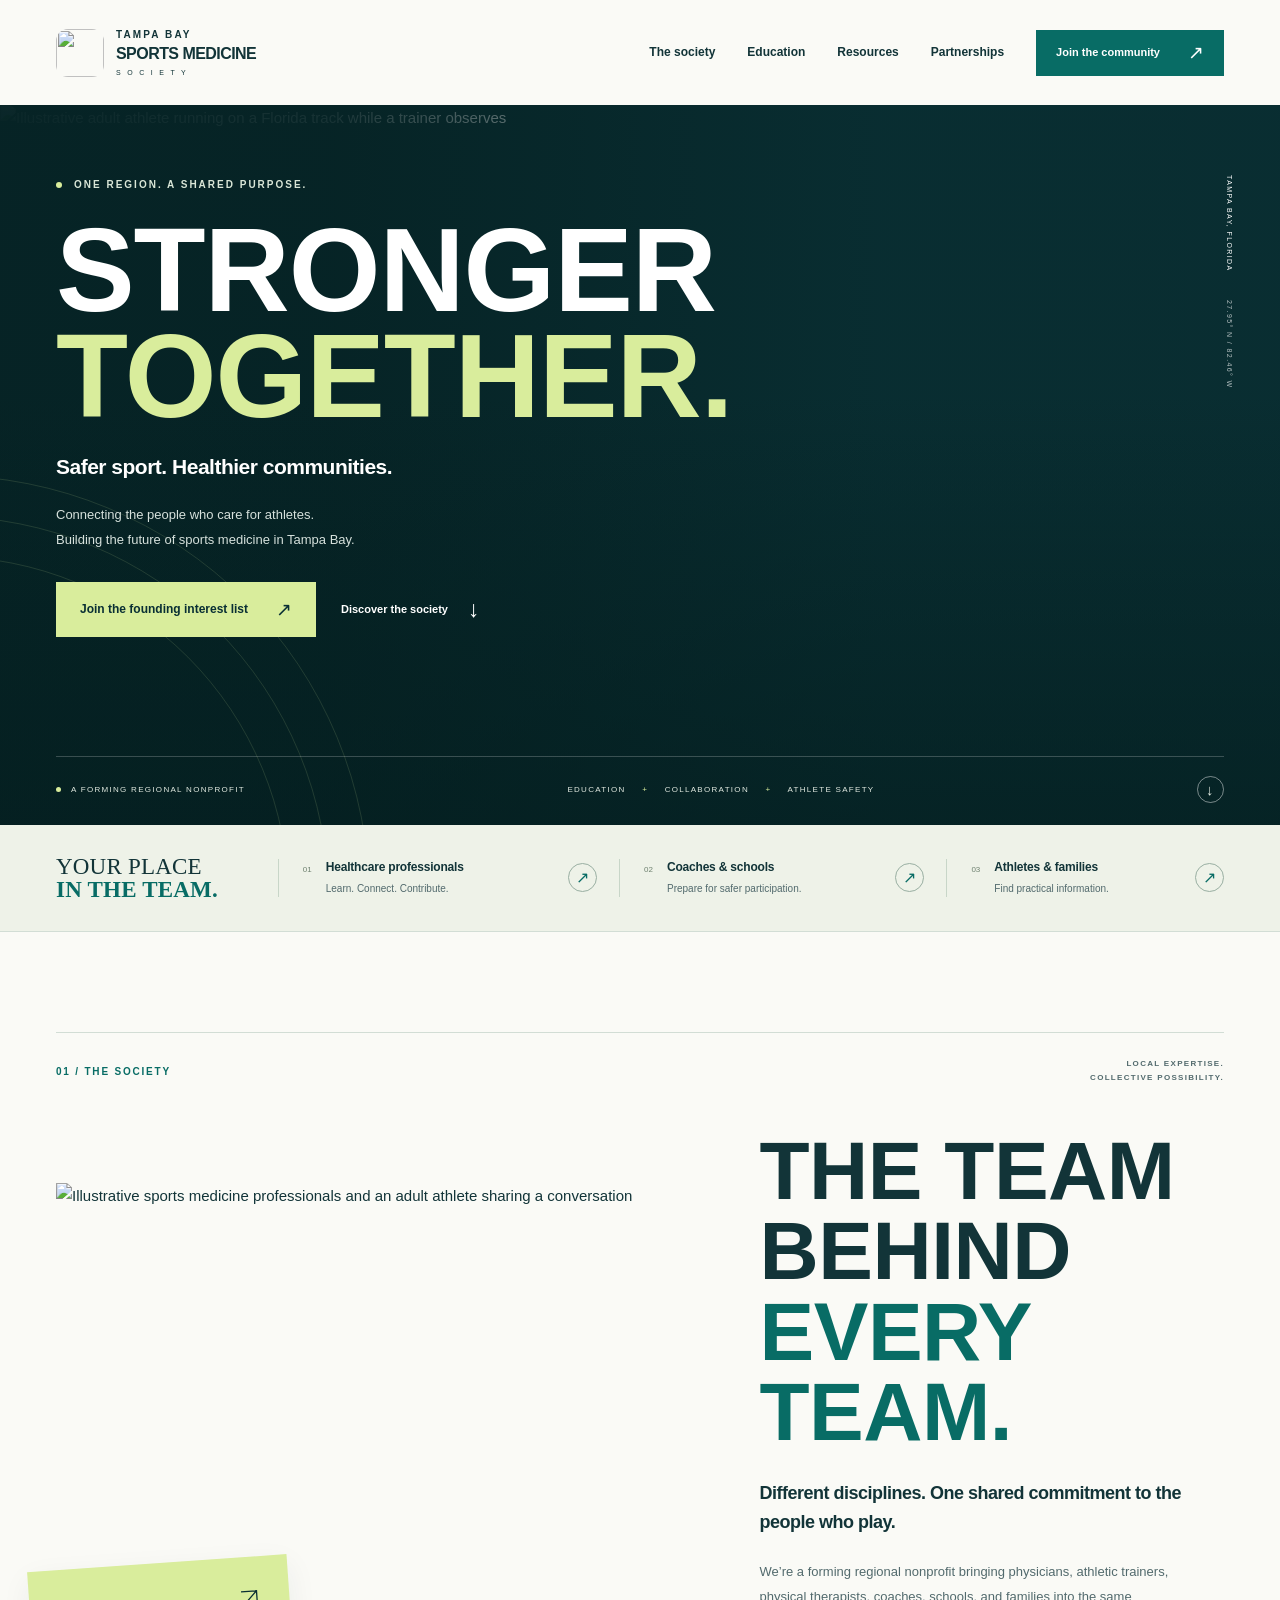
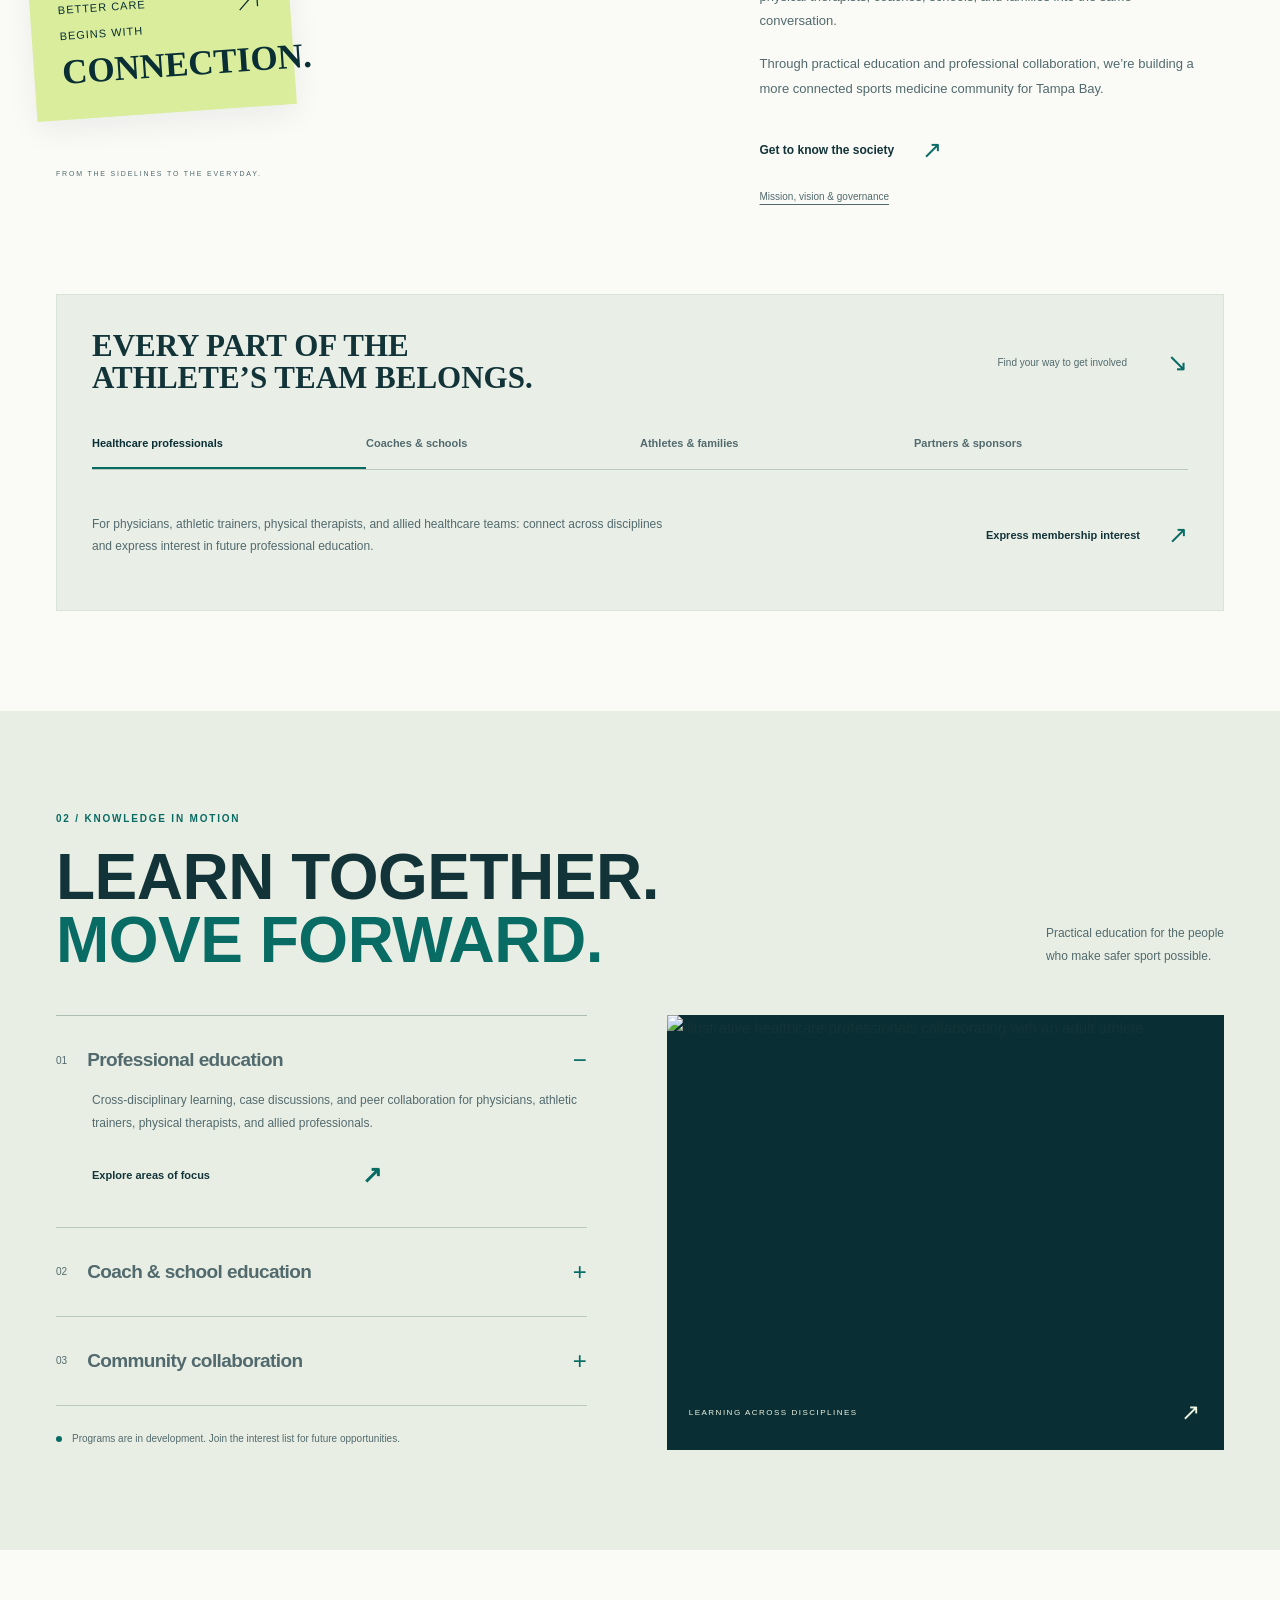
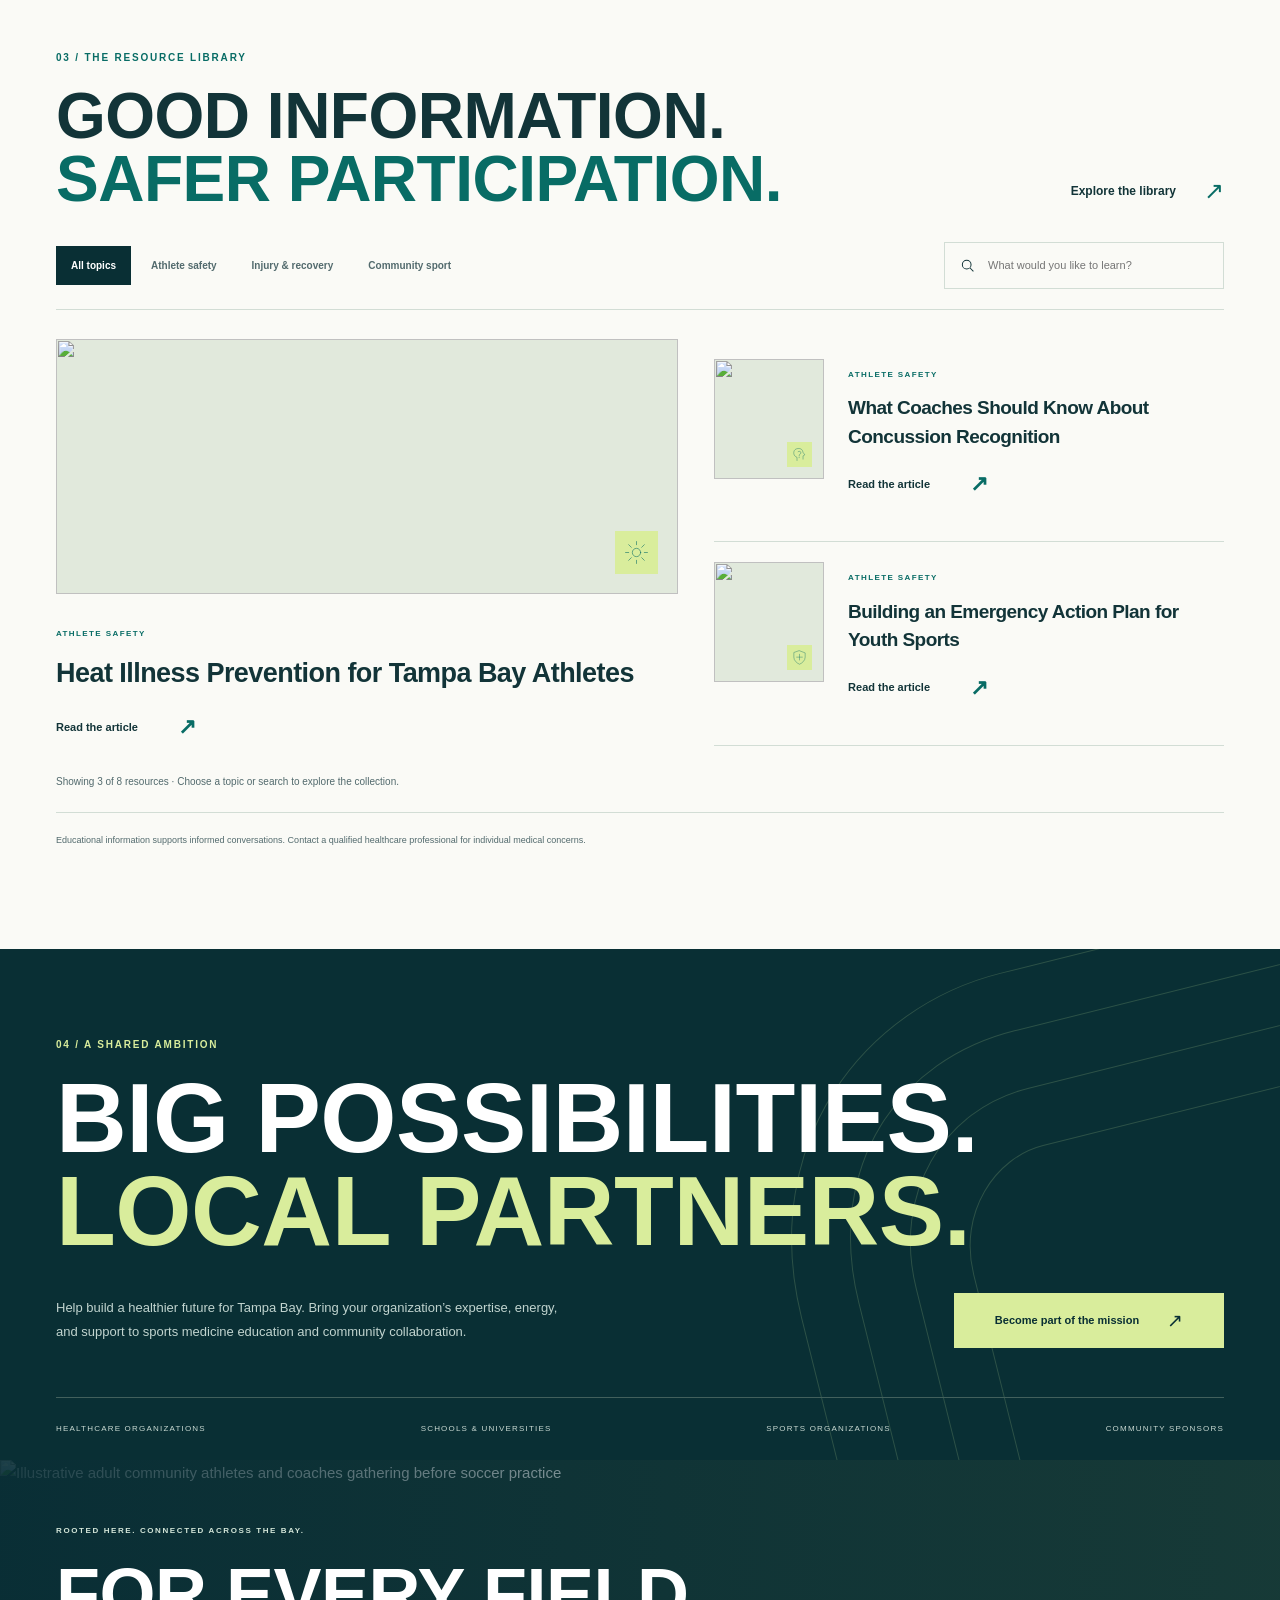
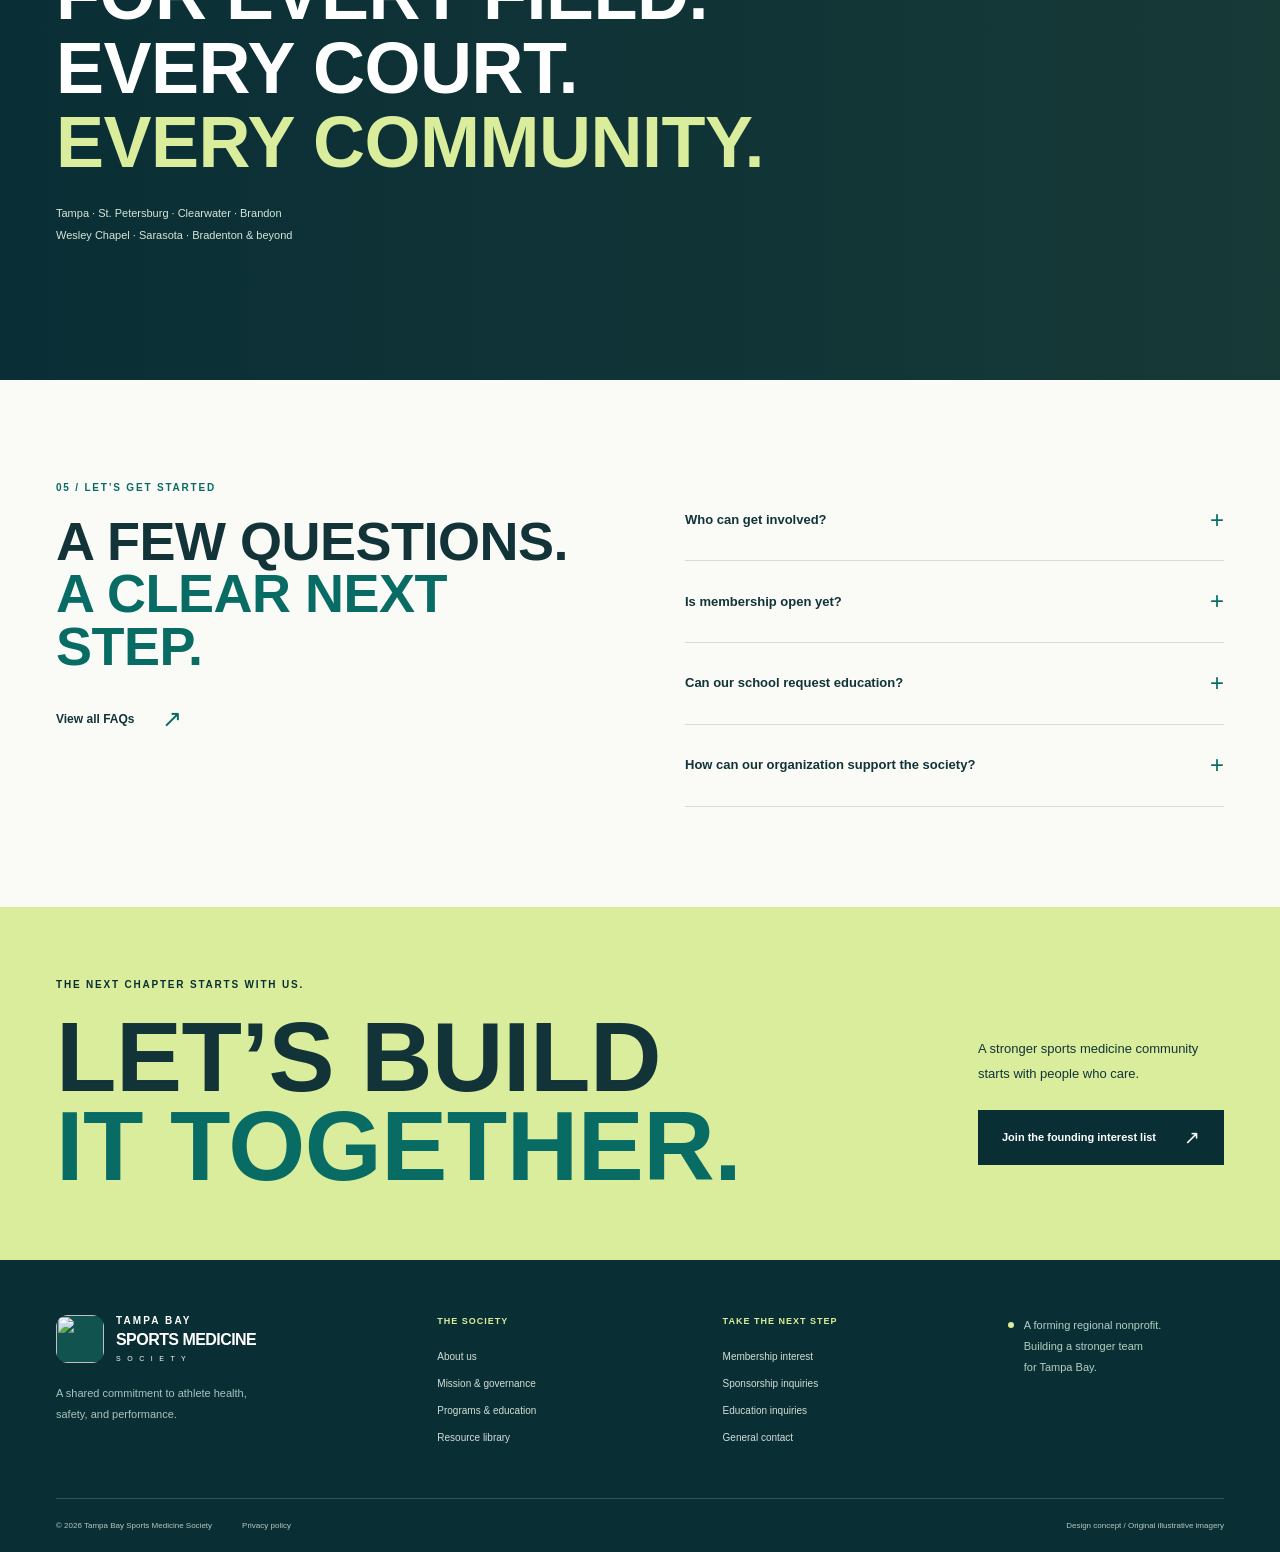
==== index.html @ 1b48deb2 "Initial Commit" ====
<!doctype html><html lang="en"><head><meta charset="utf-8"><meta name="viewport" content="width=device-width,initial-scale=1"><title>Tampa Bay Sports Medicine Society | Stronger Together. Safer in Sport.</title><meta name="description" content="Connecting Tampa Bay sports medicine professionals, coaches, schools and families through education, collaboration and athlete safety."><meta name="robots" content="noindex,nofollow"><meta name="theme-color" content="#092e32"><link rel="icon" href="assets/brand-mark.svg" type="image/svg+xml"><link rel="stylesheet" href="styles.css"><link rel="stylesheet" href="v2.css?v=3"><script src="app.js" defer></script></head>
<body class="v2"><a class="skip" href="#main">Skip to content</a>
<header class="site-header"><div class="wrap header-inner"><a href="index.html" class="brand new-brand" aria-label="Tampa Bay Sports Medicine Society home"><img src="assets/brand-mark.svg" alt="" width="52" height="52"><span><b>TAMPA BAY</b><strong>SPORTS MEDICINE</strong><small>S O C I E T Y</small></span></a><button class="menu-toggle" aria-expanded="false" aria-controls="main-nav">Menu <span aria-hidden="true">☰</span></button><nav id="main-nav" aria-label="Main navigation"><a href="#about">The society</a><a href="#programs">Education</a><a href="#resources">Resources</a><a href="#partnerships">Partnerships</a><a class="button small" href="membership-contact.html">Join the community <span aria-hidden="true">↗</span></a></nav></div></header>
<main id="main">
<section class="motion-hero"><img class="motion-image" src="assets/hero-motion.webp" alt="Illustrative adult athlete running on a Florida track while a trainer observes" width="1536" height="1024" fetchpriority="high"><div class="hero-shade"></div><div class="hero-orbit" aria-hidden="true"></div><div class="wrap motion-inner"><div class="motion-copy"><div class="eyebrow"><span class="status-dot"></span> ONE REGION. A SHARED PURPOSE.</div><h1>STRONGER<br><em>TOGETHER.</em></h1><h2>Safer sport. Healthier communities.</h2><p>Connecting the people who care for athletes.<br>Building the future of sports medicine in Tampa Bay.</p><div class="actions"><a class="button lime" href="membership-contact.html">Join the founding interest list <span aria-hidden="true">↗</span></a><a class="hero-link" href="#about">Discover the society <span aria-hidden="true">↓</span></a></div></div><div class="hero-bottom"><span><i></i> A FORMING REGIONAL NONPROFIT</span><span>EDUCATION <b>+</b> COLLABORATION <b>+</b> ATHLETE SAFETY</span><a href="#pathways" aria-label="Explore ways to get involved">↓</a></div><div class="image-caption">TAMPA BAY, FLORIDA <span>27.95° N / 82.46° W</span></div></div></section>
<section id="pathways" class="pathways"><div class="wrap"><span class="pathway-title">YOUR PLACE<br><b>IN THE TEAM.</b></span><a href="#community" data-select-audience="professional"><span class="pathway-index">01</span><div><h3>Healthcare professionals</h3><p>Learn. Connect. Contribute.</p></div><span class="circle-arrow">↗</span></a><a href="#community" data-select-audience="coach"><span class="pathway-index">02</span><div><h3>Coaches &amp; schools</h3><p>Prepare for safer participation.</p></div><span class="circle-arrow">↗</span></a><a href="#community" data-select-audience="family"><span class="pathway-index">03</span><div><h3>Athletes &amp; families</h3><p>Find practical information.</p></div><span class="circle-arrow">↗</span></a></div></section>
<section id="about" class="section wrap society-section"><div class="society-top"><div class="eyebrow">01 / THE SOCIETY</div><div class="section-note">LOCAL EXPERTISE.<br>COLLECTIVE POSSIBILITY.</div></div><div class="society-grid"><div class="society-picture"><img src="assets/hero-community.webp" alt="Illustrative sports medicine professionals and an adult athlete sharing a conversation" width="900" height="850" loading="lazy"><div class="society-stamp"><span>BETTER CARE<br>BEGINS WITH</span><b>CONNECTION.</b><svg aria-hidden="true" viewBox="0 0 48 48"><path d="M10 38 38 10M14 10h24v24" fill="none" stroke="currentColor" stroke-width="2"/></svg></div><span class="photo-caption">FROM THE SIDELINES TO THE EVERYDAY.</span></div><div class="society-copy"><h2>THE TEAM<br>BEHIND<br><em>EVERY TEAM.</em></h2><p class="large-copy">Different disciplines. One shared commitment to the people who play.</p><p>We’re a forming regional nonprofit bringing physicians, athletic trainers, physical therapists, coaches, schools, and families into the same conversation.</p><p>Through practical education and professional collaboration, we’re building a more connected sports medicine community for Tampa Bay.</p><a class="text-link" href="https://tampabaysportsmed.org/about/">Get to know the society <span>↗</span></a><a class="quiet-link" href="https://tampabaysportsmed.org/mission-vision-governance/">Mission, vision &amp; governance</a></div></div>
<div id="community" class="community-panel"><div class="community-heading"><h3>EVERY PART OF THE<br>ATHLETE’S TEAM BELONGS.</h3><span>Find your way to get involved <span aria-hidden="true">↘</span></span></div><div class="audience-buttons" role="group" aria-label="Choose your audience"><button class="selected" data-audience="professional" aria-pressed="true">Healthcare professionals</button><button data-audience="coach" aria-pressed="false">Coaches &amp; schools</button><button data-audience="family" aria-pressed="false">Athletes &amp; families</button><button data-audience="partner" aria-pressed="false">Partners &amp; sponsors</button></div><div id="audience-detail" class="audience-detail" aria-live="polite"><p>For physicians, athletic trainers, physical therapists, and allied healthcare teams: connect across disciplines and express interest in future professional education.</p><a class="text-link" href="membership-contact.html">Express membership interest <span>↗</span></a></div></div></section>
<section id="programs" class="education-section section"><div class="wrap"><div class="section-heading"><div><div class="eyebrow">02 / KNOWLEDGE IN MOTION</div><h2>LEARN TOGETHER.<br><em>MOVE FORWARD.</em></h2></div><p>Practical education for the people<br>who make safer sport possible.</p></div><div class="education-grid"><div class="education-focus"><div class="focus-item active"><button class="focus-button" data-focus="0" aria-expanded="true" aria-controls="focus-0"><span>01</span><span class="focus-title">Professional education</span><b>−</b></button><div id="focus-0" class="focus-description"><p>Cross-disciplinary learning, case discussions, and peer collaboration for physicians, athletic trainers, physical therapists, and allied professionals.</p><a href="https://tampabaysportsmed.org/programs-education/">Explore areas of focus <span>↗</span></a></div></div><div class="focus-item"><button class="focus-button" data-focus="1" aria-expanded="false" aria-controls="focus-1"><span>02</span><span class="focus-title">Coach &amp; school education</span><b>+</b></button><div id="focus-1" class="focus-description" hidden><p>Practical education in emergency planning, heat illness, concussion recognition, and athlete safety for coaches and schools.</p><a href="education-contact.html">Request education information <span>↗</span></a></div></div><div class="focus-item"><button class="focus-button" data-focus="2" aria-expanded="false" aria-controls="focus-2"><span>03</span><span class="focus-title">Community collaboration</span><b>+</b></button><div id="focus-2" class="focus-description" hidden><p>Connect schools, healthcare teams, sports organizations, and families around regional education and a shared commitment to safer participation.</p><a href="sponsorship-contact.html">Start a partnership conversation <span>↗</span></a></div></div><p class="forming-note"><i></i> Programs are in development. Join the interest list for future opportunities.</p></div><div class="education-visual"><img id="education-image" src="assets/hero-community.webp" alt="Illustrative healthcare professionals collaborating with an adult athlete" width="900" height="800" loading="lazy"><div class="education-image-footer"><span id="education-image-label">LEARNING ACROSS DISCIPLINES</span><b aria-hidden="true">↗</b></div></div></div></div></section>
<section id="resources" class="resources section wrap"><div class="section-heading"><div><div class="eyebrow">03 / THE RESOURCE LIBRARY</div><h2>GOOD INFORMATION.<br><em>SAFER PARTICIPATION.</em></h2></div><a class="text-link" href="https://tampabaysportsmed.org/resources/">Explore the library <span>↗</span></a></div><div class="resource-toolbar"><div class="filters" role="group" aria-label="Filter resources by topic"><button class="active" data-filter="all" aria-pressed="true">All topics</button><button data-filter="safety" aria-pressed="false">Athlete safety</button><button data-filter="recovery" aria-pressed="false">Injury &amp; recovery</button><button data-filter="community" aria-pressed="false">Community sport</button></div><label class="search-label"><svg aria-hidden="true" width="18" height="18" viewBox="0 0 24 24" fill="none" stroke="currentColor" stroke-width="1.5"><circle cx="10" cy="10" r="6.5"/><path d="m15 15 5 5"/></svg><span class="sr-only">Search resources</span><input id="resource-search" type="search" placeholder="What would you like to learn?"></label></div><div id="resource-grid" class="resource-grid" aria-live="polite"></div><p id="resource-count" class="resource-count"></p><div class="resource-footnote">Educational information supports informed conversations. Contact a qualified healthcare professional for individual medical concerns.</div></section>
<section id="partnerships" class="partner-section"><div class="partner-lines" aria-hidden="true"><svg viewBox="0 0 700 650"><g fill="none" stroke="currentColor" stroke-width="1"><path d="M690 55H360C220 55 80 160 80 345v305"/><path d="M690 115H360C240 115 140 200 140 345v305"/><path d="M690 175H360C270 175 200 245 200 345v305"/><path d="M690 235H360C310 235 260 280 260 345v305"/></g></svg></div><div class="wrap partner-content"><div class="eyebrow">04 / A SHARED AMBITION</div><h2>BIG POSSIBILITIES.<br><em>LOCAL PARTNERS.</em></h2><div class="partner-bottom"><p>Help build a healthier future for Tampa Bay. Bring your organization’s expertise, energy, and support to sports medicine education and community collaboration.</p><a class="button lime" href="sponsorship-contact.html">Become part of the mission <span>↗</span></a></div><div class="partner-types"><span>HEALTHCARE ORGANIZATIONS</span><span>SCHOOLS &amp; UNIVERSITIES</span><span>SPORTS ORGANIZATIONS</span><span>COMMUNITY SPONSORS</span></div></div></section>
<section class="community-image-band"><img src="assets/community-huddle.webp" alt="Illustrative adult community athletes and coaches gathering before soccer practice" width="1536" height="1024" loading="lazy"><div class="wrap"><span class="eyebrow">ROOTED HERE. CONNECTED ACROSS THE BAY.</span><h2>FOR EVERY FIELD.<br>EVERY COURT.<br><em>EVERY COMMUNITY.</em></h2><p>Tampa · St. Petersburg · Clearwater · Brandon<br>Wesley Chapel · Sarasota · Bradenton &amp; beyond</p></div></section>
<section class="faq section"><div class="wrap faq-grid"><div><div class="eyebrow">05 / LET’S GET STARTED</div><h2>A FEW QUESTIONS.<br><em>A CLEAR NEXT STEP.</em></h2><a class="text-link" href="https://tampabaysportsmed.org/faq/">View all FAQs <span>↗</span></a></div><div class="faq-list"><details><summary>Who can get involved?<span>+</span></summary><p>Healthcare professionals, athletic trainers, physical therapists, coaches, educators, sports organizations, parents, and athletes are welcome to express interest.</p></details><details><summary>Is membership open yet?<span>+</span></summary><p>The society is forming. Join the founding interest list for information about future membership and participation opportunities.</p></details><details><summary>Can our school request education?<span>+</span></summary><p>Schools, coaches, and sports organizations can express interest and discuss needs as programming develops. <a href="education-contact.html">Request education information.</a></p></details><details><summary>How can our organization support the society?<span>+</span></summary><p>Start a conversation about education partnerships, community collaboration, or sponsorship. <a href="sponsorship-contact.html">Explore a partnership.</a></p></details></div></div></section>
<section class="closing"><div class="wrap"><span class="eyebrow">THE NEXT CHAPTER STARTS WITH US.</span><div><h2>LET’S BUILD<br><em>IT TOGETHER.</em></h2><div class="closing-action"><p>A stronger sports medicine community<br>starts with people who care.</p><a class="button" href="membership-contact.html">Join the founding interest list <span>↗</span></a></div></div></div></section>
</main><footer class="modern-footer"><div class="wrap footer-grid"><div><a href="index.html" class="brand new-brand" aria-label="Tampa Bay Sports Medicine Society home"><img src="assets/brand-mark.svg" alt="" width="52" height="52"><span><b>TAMPA BAY</b><strong>SPORTS MEDICINE</strong><small>S O C I E T Y</small></span></a><p class="footer-tagline">A shared commitment to athlete health,<br>safety, and performance.</p></div><div><h3>THE SOCIETY</h3><a href="#about">About us</a><a href="https://tampabaysportsmed.org/mission-vision-governance/">Mission &amp; governance</a><a href="#programs">Programs &amp; education</a><a href="#resources">Resource library</a></div><div><h3>TAKE THE NEXT STEP</h3><a href="membership-contact.html">Membership interest</a><a href="sponsorship-contact.html">Sponsorship inquiries</a><a href="education-contact.html">Education inquiries</a><a href="https://tampabaysportsmed.org/contact-us/">General contact</a></div><div class="footer-status"><span class="status-dot"></span><p>A forming regional nonprofit.<br>Building a stronger team<br>for Tampa Bay.</p></div></div><div class="wrap footer-bottom"><span>© 2026 Tampa Bay Sports Medicine Society</span><a href="https://tampabaysportsmed.org/privacy-policy/">Privacy policy</a><span>Design concept / Original illustrative imagery</span></div></footer></body></html>
---- styles.css ----
@font-face{font-family:Manrope;src:url('assets/manrope-400.ttf') format('truetype');font-weight:400;font-display:swap}@font-face{font-family:Manrope;src:url('assets/manrope-600.ttf') format('truetype');font-weight:600;font-display:swap}@font-face{font-family:Manrope;src:url('assets/manrope-800.ttf') format('truetype');font-weight:700 900;font-display:swap}
:root{--navy:#102f44;--teal:#087b78;--mint:#e7f1ec;--cream:#f6f6f1;--ink:#173748;--muted:#587079;--line:#d9e3df}*{box-sizing:border-box}html{scroll-behavior:smooth;scroll-padding-top:24px}body{margin:0;font:400 15px/1.7 Manrope,Arial,sans-serif;color:var(--ink);background:#fff}a{color:inherit;text-decoration:none}button,input,textarea,select{font:inherit}button,a,input,textarea,select{-webkit-tap-highlight-color:transparent}button{cursor:pointer}img{display:block;max-width:100%;object-fit:cover}p{margin:0 0 18px}h1,h2,h3{margin:0;font-weight:800}h2{font-size:42px;line-height:1.23;letter-spacing:-1.8px}h2 em,h1 em{font-style:normal;color:var(--teal)}h3{font-size:20px;line-height:1.4;letter-spacing:-.55px}.wrap{max-width:1240px;width:calc(100% - 104px);margin:auto}.section{padding-top:90px;padding-bottom:90px}.eyebrow{font-size:10px;letter-spacing:2px;line-height:1.5;color:var(--teal);font-weight:800;margin-bottom:20px;display:flex;gap:12px;align-items:center}.short-line{width:26px;height:2px;background:var(--teal)}.utility{background:var(--navy);color:#ecf4f2;font-size:10px;letter-spacing:.5px;padding:9px 0}.utility .wrap{display:flex;justify-content:space-between}.utility i{width:6px;height:6px;background:#9fcec0;display:inline-block;border-radius:50%;margin-right:7px}.site-header{border-bottom:1px solid #edf0ec;background:white}.header-inner{min-height:104px;display:flex;align-items:center;justify-content:space-between;gap:32px}.brand img{width:238px;height:auto;mix-blend-mode:multiply}.site-header nav{display:flex;align-items:center;gap:30px;font-size:12px;font-weight:600}.site-header nav>a:not(.button):hover{color:var(--teal)}.button{display:inline-flex;justify-content:center;align-items:center;gap:23px;background:var(--teal);color:white;border:1px solid var(--teal);padding:16px 22px;border-radius:4px;font-weight:800;font-size:12px;line-height:1.5;transition:background .2s,transform .2s}.button:hover{background:#075e5b;transform:translateY(-2px)}.button span{font-size:19px;font-weight:400;line-height:1}.button.small{padding:12px 19px;font-size:11px}.text-link{font-size:12px;font-weight:800;display:inline-flex;align-items:center;gap:15px;line-height:1.6}.text-link span{font-size:21px;color:var(--teal);font-weight:400}.text-link:hover,.subtle-link:hover{color:var(--teal)}.menu-toggle{display:none}.hero{display:grid;grid-template-columns:1fr 1fr;gap:55px;padding-top:54px;padding-bottom:54px;align-items:center}.hero h1{font-size:58px;line-height:1.13;letter-spacing:-2.9px;color:var(--navy);margin-bottom:24px}.hero-copy>p{font-size:16px;line-height:1.85;max-width:470px;color:var(--muted);margin-bottom:28px}.hero .actions{display:flex;align-items:center;gap:21px;flex-wrap:wrap}.hero .button{font-size:11px;gap:16px;padding:16px 18px}.hero-note{margin-top:31px;display:flex;align-items:center;gap:12px;font-size:10px;line-height:1.6;color:var(--muted)}.hero-note strong{font-weight:600;color:var(--ink)}.note-mark{font-size:30px;color:var(--teal);line-height:1}.hero-visual{position:relative;height:525px;background:var(--mint);border-radius:12px;overflow:hidden}.hero-visual>img{width:100%;height:100%;object-position:51% center}.hero-visual:after{content:'';position:absolute;inset:55% 0 0;background:linear-gradient(transparent,rgba(13,37,46,.5));pointer-events:none}.image-label{position:absolute;bottom:25px;left:23px;right:23px;display:flex;align-items:center;gap:13px;color:white;z-index:1}.label-symbol{border:1px solid #c1d9d9;width:40px;height:40px;border-radius:50%;display:grid;place-items:center;font-size:21px}.image-label small{display:block;font-size:8px;letter-spacing:1.5px;margin-bottom:4px}.image-label strong{display:block;font-size:14px;font-weight:600}.image-tag{position:absolute;top:18px;right:18px;background:#fffefa;padding:8px 13px;border-radius:3px;font-size:8px;font-weight:800;letter-spacing:1.2px;display:flex;gap:20px;align-items:center}.image-tag span{font-size:15px;color:var(--teal)}.audience{border-top:1px solid var(--line);border-bottom:1px solid var(--line);background:#fbfcfa}.audience-inner{display:grid;grid-template-columns:1.15fr repeat(4,1fr);padding:27px 0;gap:26px}.audience-inner>span{font-size:11px;line-height:1.8;color:var(--muted);padding-left:28px;border-left:1px solid var(--line)}.audience-inner .audience-intro{padding-left:0;border:0;color:var(--ink);font-size:11px}.audience-intro strong{font-weight:800}.mission{display:grid;grid-template-columns:1.1fr 1fr;gap:110px}.mission .text-link{margin-top:28px}.mission-copy{padding-top:31px;color:var(--muted);font-size:13px}.mission-copy .lead{font-size:18px;font-weight:600;line-height:1.65;color:var(--ink);margin-bottom:19px}.subtle-link{font-size:11px;font-weight:800;color:var(--ink);display:inline-flex;gap:30px;margin-top:3px}.programs{background:var(--cream)}.section-heading{display:flex;justify-content:space-between;align-items:flex-end;gap:45px;margin-bottom:35px}.heading-side{font-size:12px;color:var(--muted);max-width:310px;padding-bottom:3px}.heading-side p{margin-bottom:13px}.program-grid{display:grid;grid-template-columns:repeat(3,1fr);gap:24px}.program-card{background:white;border:1px solid #e1e6df;border-radius:7px;overflow:hidden}.card-image{position:relative;height:205px;overflow:hidden}.card-image img{height:100%;width:100%;transition:transform .4s}.program-card:hover .card-image img{transform:scale(1.035)}.card-image span{position:absolute;left:15px;bottom:14px;font-size:8px;letter-spacing:1.5px;font-weight:800;background:white;padding:5px 9px;border-radius:3px}.card-body{padding:25px 24px 24px}.card-body h3{font-size:17px;margin-bottom:12px}.card-body p{font-size:12px;color:var(--muted);line-height:1.8;margin-bottom:25px;min-height:65px}.card-body a{font-size:10px;font-weight:800;display:flex;align-items:center;justify-content:space-between;border-top:1px solid #e6ece5;padding-top:15px;gap:10px}.card-body a span{color:var(--teal);font-size:20px;font-weight:400}.program-status{font-size:10px;color:var(--muted);margin:22px 0 0;display:flex;gap:8px;align-items:center}.program-status span{font-size:16px;color:var(--teal)}.resources .section-heading{margin-bottom:32px}.resource-toolbar{display:flex;justify-content:space-between;align-items:center;gap:18px;margin-bottom:29px;border-bottom:1px solid var(--line);padding-bottom:20px}.filters{display:flex;gap:7px;flex-wrap:wrap}.filters button{background:transparent;color:var(--muted);border:1px solid transparent;border-radius:4px;padding:9px 14px;font-size:10px;font-weight:600}.filters button.active{background:var(--mint);color:#075f5c;border-color:#dce9e2}.filters button:hover{background:#f1f5f1}.search-label{display:flex;gap:10px;align-items:center;border:1px solid var(--line);border-radius:4px;padding:9px 12px;min-width:220px}.search-label input{border:0;outline:none;width:100%;font-size:10px;min-width:0;background:transparent;color:var(--ink)}.search-label:focus-within{outline:2px solid var(--teal);outline-offset:3px}.resource-grid{display:grid;grid-template-columns:repeat(3,1fr);gap:22px}.resource-card{background:#fff;border:1px solid var(--line);border-radius:6px;overflow:hidden}.resource-cover{height:113px;position:relative;overflow:hidden;display:flex;align-items:center;padding:22px 25px}.resource-cover:after,.resource-cover:before{content:'';position:absolute;width:180px;height:180px;border:1px solid currentColor;opacity:.16;border-radius:50%;right:-38px;top:-47px}.resource-cover:after{width:240px;height:240px;right:-68px;top:-77px}.cover-safety{background:#edf2df;color:#5c6d2f}.cover-recovery{background:#e7f0ee;color:var(--teal)}.cover-community{background:#eaf0f6;color:#42687c}.resource-cover svg{width:45px;height:45px;stroke-width:1.1}.cover-label{position:absolute;bottom:20px;right:23px;font-size:8px;letter-spacing:1.3px;font-weight:600}.resource-card .resource-body{padding:23px 23px 18px}.resource-body small{font-size:8px;letter-spacing:1.2px;color:var(--teal);font-weight:800}.resource-body h3{font-size:17px;margin:10px 0 17px;line-height:1.5;min-height:76px;letter-spacing:-.4px}.resource-body>a{display:flex;align-items:center;justify-content:space-between;font-size:10px;font-weight:800;border-top:1px solid #e7ece9;padding-top:13px}.resource-body>a span{font-size:19px;color:var(--teal)}.resource-card:hover{border-color:#98b7ac}.resource-count{font-size:10px;color:var(--muted);margin:15px 0 0}.resource-footnote{font-size:9px;color:var(--muted);border-top:1px solid var(--line);padding-top:19px;margin-top:22px}.empty-state{grid-column:1/-1;padding:50px;border:1px solid var(--line);text-align:center}.partnerships{background:var(--navy);color:white;padding:80px 0;position:relative;overflow:hidden}.partnerships:before{content:'';position:absolute;width:540px;height:540px;border:1px solid #6c9397;opacity:.12;border-radius:50%;left:-340px;top:-200px}.partnership-grid{display:grid;grid-template-columns:1.15fr 1fr;gap:100px;align-items:center}.eyebrow.light{color:#a9d8c9}.partnerships h2{font-size:40px}.partnerships h2 em{color:#a9d8c9}.partnerships p{color:#c2d0d4;font-size:12px;max-width:425px;margin:23px 0}.button.cream{background:#e9f1dd;border-color:#e9f1dd;color:var(--navy);font-size:11px}.button.cream:hover{background:white}.partner-paths>div{display:flex;gap:20px;padding:22px 0;border-bottom:1px solid #355161}.partner-paths>div:first-child{padding-top:0}.partner-icon{border:1px solid #658581;width:39px;height:39px;flex:0 0 39px;display:grid;place-items:center;font-size:22px;color:#add8c9;border-radius:50%}.partner-paths h3{font-size:15px;font-weight:600;letter-spacing:0}.partner-paths p{font-size:11px;line-height:1.9;margin:9px 0 0}.partner-paths>a{font-size:10px;font-weight:600;display:flex;justify-content:space-between;margin-top:23px}.partner-paths>a span{color:#a9d8c9;font-size:19px}.region{display:grid;grid-template-columns:1fr 1fr;gap:85px;align-items:center}.region-art{height:295px;position:relative;border-radius:8px;overflow:hidden;background:var(--navy)}.region-art img{height:100%;width:100%;object-position:center;opacity:.65}.region-art:after{content:'';position:absolute;inset:0;background:linear-gradient(transparent,rgba(10,37,54,.7))}.region-art>span{position:absolute;z-index:1;left:28px;bottom:24px;color:white;font-size:20px;line-height:1.5;letter-spacing:-.5px}.region-art strong{font-weight:800}.region h2{font-size:35px}.region p{font-size:12px;color:var(--muted);margin:20px 0}.region-places{font-size:10px;color:var(--muted);line-height:2.5}.region-places b{font-weight:400;color:var(--teal);padding:0 7px}.faq{background:#fafbf8;border-top:1px solid #e4e9e0}.faq-grid{display:grid;grid-template-columns:.9fr 1.1fr;gap:100px}.faq h2{font-size:36px}.faq .text-link{margin-top:26px}.faq-list details{border-bottom:1px solid var(--line)}.faq-list summary{cursor:pointer;list-style:none;display:flex;justify-content:space-between;align-items:center;gap:20px;padding:20px 0;font-size:13px;font-weight:600}.faq-list summary::-webkit-details-marker{display:none}.faq-list summary span{font-size:24px;font-weight:400;color:var(--teal)}.faq-list details[open] summary span{transform:rotate(45deg)}.faq-list details p{font-size:12px;color:var(--muted);padding-right:35px}.faq-list details a{color:var(--teal);text-decoration:underline}.join-banner{background:#e6eee4;padding:61px 0}.join-banner .wrap{display:flex;align-items:center;justify-content:space-between;gap:40px}.join-banner h2{font-size:36px}.join-banner .eyebrow{margin-bottom:15px}.join-banner p{font-size:12px;color:var(--muted);margin:14px 0 0}.join-banner .button{font-size:11px}footer{padding-top:55px;background:#fff}.footer-grid{display:grid;grid-template-columns:1.4fr 1fr 1fr 1fr;gap:45px;padding-bottom:45px}.footer-brand img{width:215px}.footer-brand p,.footer-note p{font-size:10px;line-height:1.9;color:var(--muted);margin:17px 0 0}.footer-grid h3{font-size:11px;letter-spacing:0;margin-bottom:17px;font-weight:800}.footer-grid>div>a{display:block;font-size:10px;color:var(--muted);margin-bottom:9px}.footer-grid a:hover{color:var(--teal)}.footer-bottom{border-top:1px solid var(--line);display:flex;gap:30px;padding:20px 0;font-size:8px;color:var(--muted)}.footer-bottom>span:last-child{margin-left:auto}.sr-only{position:absolute;width:1px;height:1px;padding:0;margin:-1px;overflow:hidden;clip:rect(0,0,0,0);white-space:nowrap;border:0}.skip{position:fixed;left:12px;top:-70px;background:white;padding:12px;z-index:20}.skip:focus{top:12px}:focus-visible{outline:3px solid #30a69a;outline-offset:5px}section[id]{scroll-margin-top:20px}
.contact-main{padding:70px 0 85px;background:#f6f8f4}.contact-layout{display:grid;grid-template-columns:1fr 1fr;gap:90px}.contact-intro h1{font-size:48px;line-height:1.18;letter-spacing:-2px;margin:18px 0 25px}.contact-intro p{color:var(--muted);font-size:14px;max-width:420px}.contact-benefits{margin-top:32px;display:grid;gap:18px}.contact-benefits>div{border-top:1px solid var(--line);padding-top:18px;display:flex;gap:17px;font-size:12px}.contact-benefits span{color:var(--teal)}.contact-form{padding:34px;background:white;border:1px solid var(--line);border-radius:8px}.contact-form h2{font-size:23px;letter-spacing:-.6px;margin-bottom:10px}.preview-note{background:var(--mint);font-size:10px;padding:11px 13px;color:#42605b;margin-bottom:25px}.fields{display:grid;grid-template-columns:1fr 1fr;gap:19px 18px}.field{display:flex;flex-direction:column;gap:6px}.field.full{grid-column:1/-1}.field label{font-size:11px;font-weight:600}.field input,.field textarea,.field select{width:100%;border:1px solid #ccd9d0;border-radius:4px;padding:10px;font-size:12px;background:white;color:var(--ink);min-height:44px}.field textarea{resize:vertical;min-height:110px}.contact-form .button{margin-top:25px;width:100%}.form-message{font-size:12px;margin-top:18px;color:var(--teal)}.contact-intro .back-link{font-size:11px;color:var(--muted)}.contact-form .privacy-hint{font-size:9px;color:var(--muted);margin:16px 0 0}.contact-form .privacy-hint a{text-decoration:underline}
@media(min-width:1500px){.wrap{max-width:1320px}.hero h1{font-size:66px}.hero-visual{height:570px}}
@media(max-width:1100px){.wrap{width:calc(100% - 64px)}.site-header nav{gap:21px}.hero{gap:30px}.hero h1{font-size:49px;letter-spacing:-2.3px}.hero-visual{height:510px}.hero .actions{gap:15px}.mission,.partnership-grid,.region,.faq-grid{gap:55px}.program-grid{gap:18px}.card-body{padding:22px 19px}.audience-inner{gap:17px}.audience-inner>span{padding-left:18px}.resource-toolbar{align-items:flex-start}.filters button{padding:9px 10px}.resource-grid{gap:17px}.contact-layout{gap:45px}}
@media(max-width:820px){.wrap{width:calc(100% - 44px)}.utility .wrap>span:first-child{display:none}.utility .wrap{justify-content:center}.header-inner{min-height:88px}.brand img{width:210px}.menu-toggle{display:flex;gap:12px;align-items:center;background:white;border:1px solid var(--line);padding:10px 13px;border-radius:4px;font-size:11px;color:var(--navy)}.site-header nav{display:none;position:absolute;left:0;right:0;top:117px;background:white;padding:25px 22px;z-index:10;box-shadow:0 12px 20px #102f4412;flex-direction:column;align-items:stretch;gap:18px}.site-header nav.open{display:flex}.hero{gap:28px;padding:36px 0 40px}.hero h1{font-size:39px;letter-spacing:-1.8px}.hero .eyebrow{font-size:8px;letter-spacing:1.3px}.hero-copy>p{font-size:13px}.hero-visual{height:450px}.hero .button{font-size:10px;padding:14px}.hero .text-link{font-size:10px}.hero-note{margin-top:24px}.image-label{left:18px;right:18px}.image-label strong{font-size:11px}.image-label small{font-size:6px}.label-symbol{width:32px;height:32px;flex:0 0 32px}.audience-inner{grid-template-columns:repeat(4,1fr);gap:15px;padding:24px 0}.audience-intro{grid-column:1/-1}.audience-inner>span{font-size:9px;padding-left:14px}.section{padding:62px 0}h2{font-size:33px;letter-spacing:-1.2px}.mission{gap:40px}.mission-copy{padding-top:22px;font-size:12px}.mission-copy .lead{font-size:16px}.section-heading{gap:25px}.heading-side{font-size:10px;max-width:240px}.program-grid{gap:14px}.card-image{height:165px}.card-body{padding:20px 16px}.card-body h3{font-size:14px}.card-body p{font-size:10px;min-height:90px}.card-body a{font-size:9px}.resource-toolbar{flex-direction:column}.search-label{width:100%}.resource-body h3{font-size:14px;min-height:82px}.resource-card .resource-body{padding:18px 16px}.resource-cover{padding-left:16px;height:99px}.resource-cover svg{width:34px}.cover-label{font-size:6px;right:13px}.partnerships{padding:65px 0}.partnerships h2{font-size:32px}.partnership-grid{gap:40px}.partner-paths h3{font-size:12px}.partner-icon{width:32px;height:32px;flex-basis:32px;font-size:19px}.partner-paths>div{gap:13px}.partner-paths p{font-size:10px}.region{gap:40px}.region-art{height:260px}.region-art>span{font-size:15px;left:20px}.region h2{font-size:29px}.faq-grid{gap:40px}.faq h2{font-size:30px}.faq-list summary{font-size:11px}.join-banner{padding:45px 0}.join-banner h2{font-size:28px}.join-banner .button{font-size:10px;padding:15px}.footer-grid{gap:26px;grid-template-columns:1.2fr 1fr 1fr}.footer-note{display:none}.footer-brand img{width:185px}.contact-layout{grid-template-columns:1fr;gap:40px}.contact-intro h1{font-size:42px}.contact-benefits{grid-template-columns:repeat(3,1fr)}.contact-form{max-width:650px;width:100%;margin:auto}}
@media(max-width:600px){.wrap{width:calc(100% - 40px)}.header-inner{min-height:80px}.brand img{width:182px}.site-header nav{top:109px}.hero{grid-template-columns:1fr;padding:32px 0 34px;gap:31px}.hero h1{font-size:43px;line-height:1.13;letter-spacing:-2.1px}.hero .eyebrow{font-size:8px;letter-spacing:1.25px;margin-bottom:21px}.hero-copy>p{font-size:13px;max-width:100%;margin-bottom:24px}.hero .actions{gap:18px}.hero .button{padding:15px 17px;font-size:10px;gap:17px}.hero-note{margin-top:23px;font-size:9px}.hero-visual{height:330px;border-radius:9px}.hero-visual>img{object-position:50% center}.image-label strong{font-size:12px}.image-label small{font-size:7px}.image-tag{font-size:7px;top:14px;right:14px}.audience-inner{grid-template-columns:1fr 1fr;gap:20px 15px;padding:23px 0}.audience-inner>span{font-size:10px;padding-left:14px}.audience-inner .audience-intro{font-size:11px}.audience-intro br{display:none}.audience-intro strong{margin-left:4px}.section{padding:48px 0}h2{font-size:31px;line-height:1.25;letter-spacing:-1.3px}.eyebrow{font-size:9px;letter-spacing:1.7px;margin-bottom:17px}.mission{grid-template-columns:1fr;gap:25px}.mission .text-link{margin-top:20px}.mission-copy{padding:0}.mission-copy p{font-size:12px;line-height:1.9}.mission-copy .lead{font-size:17px}.section-heading{flex-direction:column;align-items:flex-start;gap:20px;margin-bottom:26px}.heading-side{max-width:none}.heading-side p{font-size:11px}.program-grid{grid-template-columns:1fr;gap:21px}.card-image{height:205px}.card-body{padding:24px}.card-body h3{font-size:20px}.card-body p{font-size:12px;min-height:0;margin-bottom:23px}.card-body a{font-size:10px}.program-status{align-items:flex-start;font-size:9px}.resource-toolbar{gap:18px;margin-bottom:24px}.filters{gap:4px}.filters button{font-size:9px;padding:9px 10px}.resource-grid{grid-template-columns:1fr;gap:18px}.resource-cover{height:107px;padding-left:22px}.resource-cover svg{width:42px}.cover-label{font-size:8px;right:20px}.resource-card .resource-body{padding:22px}.resource-body h3{font-size:20px;min-height:0;margin:11px 0 19px}.resource-body small{font-size:8px}.resource-body>a{font-size:11px}.resource-footnote{font-size:9px;line-height:1.9}.partnerships{padding:50px 0}.partnership-grid{grid-template-columns:1fr;gap:40px}.partnerships h2{font-size:31px}.partnerships p{font-size:12px}.partner-paths h3{font-size:14px}.partner-paths p{font-size:11px}.partner-paths>div{gap:16px}.region{grid-template-columns:1fr;gap:29px}.region-art{height:230px}.region-art>span{font-size:20px}.region h2{font-size:31px}.region p{font-size:12px}.region-places{font-size:9px}.region-places b{padding:0 5px}.faq-grid{grid-template-columns:1fr;gap:28px}.faq h2{font-size:31px}.faq-list summary{font-size:12px;line-height:1.7;padding:19px 0}.faq-list details p{padding-right:5px}.join-banner .wrap{flex-direction:column;align-items:flex-start;gap:24px}.join-banner h2{font-size:31px}.join-banner p{font-size:11px}.join-banner .button{font-size:10px}footer{padding-top:36px}.footer-grid{grid-template-columns:1fr 1fr;gap:32px 23px;padding-bottom:32px}.footer-brand{grid-column:1/-1}.footer-brand img{width:205px}.footer-brand p{font-size:11px}.footer-grid h3{font-size:11px}.footer-grid>div>a{font-size:10px}.footer-bottom{flex-wrap:wrap;gap:8px 17px;font-size:8px}.footer-bottom>span:last-child{margin-left:0;width:100%}.contact-main{padding:38px 0 50px}.contact-intro h1{font-size:36px}.contact-benefits{grid-template-columns:1fr;gap:15px}.contact-form{padding:24px 20px}.fields{grid-template-columns:1fr}.field{grid-column:1}.contact-form h2{font-size:23px}}
@media(prefers-reduced-motion:reduce){html{scroll-behavior:auto}*,*:before,*:after{transition:none!important}}@media print{.utility,.menu-toggle{display:none}.site-header nav{display:flex}.wrap{width:calc(100% - 80px)}.button:hover{transform:none}body{print-color-adjust:exact;-webkit-print-color-adjust:exact}}
---- v2.css ----
@font-face{font-family:Barlow;src:url('assets/barlow-condensed-600.ttf') format('truetype');font-weight:600;font-display:swap}
:root{--navy:#092f34;--ink:#123438;--teal:#086c65;--muted:#526a6d;--mint:#e7eee7;--lime:#d9ed9c;--cream:#f6f6f0;--line:#d2ddd5}body{font-size:15px;background:#fafaf6}.wrap{max-width:1280px;width:calc(100% - 112px)}h2{font-family:Barlow,Arial,sans-serif;font-size:64px;font-weight:600;line-height:.98;letter-spacing:-.5px}h2 em{color:var(--teal)}.eyebrow{font-size:10px;letter-spacing:1.8px}.section{padding:100px 0}.site-header{background:#fafaf6;border-bottom:0}.header-inner{min-height:105px;gap:30px}.new-brand{display:flex;align-items:center;gap:12px;white-space:nowrap;width:auto!important;color:var(--ink)}.new-brand img{width:48px!important;height:48px!important;mix-blend-mode:normal;border-radius:12px}.new-brand>span{display:flex;flex-direction:column;line-height:1}.new-brand b{font-size:10px;letter-spacing:2.1px;margin-bottom:6px;font-weight:800}.new-brand strong{font-size:16px;letter-spacing:-.55px;line-height:1;font-weight:800}.new-brand small{font-size:7px;letter-spacing:2.3px;margin-top:7px}.site-header nav{font-size:12px;gap:32px}.button{background:var(--teal);border-color:var(--teal);padding:17px 23px;font-size:12px;border-radius:0;gap:28px;min-height:53px}.button.small{min-height:46px;font-size:11px;border-radius:0}.button.lime{background:var(--lime);border-color:var(--lime);color:var(--navy)}.button.lime:hover{background:white;border-color:white}.text-link{font-size:12px;gap:28px}.text-link span{font-size:24px}.motion-hero{position:relative;min-height:720px;overflow:hidden;color:white;background:#092e32}.motion-image{position:absolute;inset:0;width:100%;height:100%;object-fit:cover;object-position:center 46%}.hero-shade{position:absolute;inset:0;background:linear-gradient(90deg,rgba(6,35,37,.98) 0%,rgba(6,35,37,.93) 26%,rgba(6,35,37,.57) 45%,rgba(6,35,37,.07) 69%,rgba(6,35,37,.05) 100%)}.hero-shade:after{content:'';position:absolute;inset:40% 0 0;background:linear-gradient(transparent,rgba(4,30,31,.68))}.motion-inner{position:relative;min-height:720px;padding-top:72px;padding-bottom:90px}.motion-copy{position:relative;z-index:1;max-width:670px}.motion-copy .eyebrow{color:#d9e6d7;margin-bottom:25px;font-size:10px;letter-spacing:2px}.status-dot{height:6px;width:6px;background:var(--lime);display:inline-block;border-radius:50%;flex:0 0 6px}.motion-copy h1{font-family:Barlow,Arial,sans-serif;font-size:118px;line-height:.9;font-weight:600;letter-spacing:-1.1px;margin-bottom:22px}.motion-copy h1 em{color:var(--lime)}.motion-copy h2{font-family:Manrope,Arial,sans-serif;font-size:21px;font-weight:600;letter-spacing:-.5px;line-height:1.5;margin-bottom:19px}.motion-copy p{font-size:13px;line-height:1.95;color:#d6e1dc;margin-bottom:29px}.motion-copy .actions{display:flex;align-items:center;gap:25px}.hero-link{display:inline-flex;gap:20px;align-items:center;font-size:11px;font-weight:600}.hero-link span{font-size:23px}.hero-bottom{position:absolute;bottom:22px;left:0;right:0;display:flex;align-items:center;justify-content:space-between;font-size:8px;letter-spacing:1.3px;color:#e1e9e0;border-top:1px solid #ffffff35;padding-top:19px;gap:20px}.hero-bottom>span:first-child{display:flex;align-items:center;gap:10px}.hero-bottom i{width:5px;height:5px;border-radius:50%;background:var(--lime)}.hero-bottom b{font-weight:400;color:var(--lime);padding:0 13px}.hero-bottom>a{width:27px;height:27px;border:1px solid #ffffff75;border-radius:50%;display:grid;place-items:center;font-size:15px}.image-caption{position:absolute;right:-11px;top:70px;writing-mode:vertical-rl;letter-spacing:1.4px;font-size:7px;color:white;display:flex;gap:28px}.image-caption span{opacity:.7}.hero-orbit{position:absolute;left:-480px;bottom:-500px;width:850px;height:850px;border:1px solid #d9ed9c22;border-radius:50%;pointer-events:none}.hero-orbit:after,.hero-orbit:before{content:'';position:absolute;inset:40px;border:1px solid #d9ed9c22;border-radius:50%}.hero-orbit:after{inset:80px}.pathways{background:#eef2e8;border-bottom:1px solid var(--line)}.pathways>.wrap{display:grid;grid-template-columns:.72fr 1.15fr 1.1fr 1fr;gap:22px;padding:30px 0;align-items:center}.pathway-title{font-family:Barlow;font-size:23px;line-height:1;letter-spacing:.2px}.pathway-title b{font-weight:600;color:var(--teal)}.pathways a{display:flex;align-items:center;gap:14px;border-left:1px solid #c8d6c8;padding-left:24px}.pathway-index{font-size:8px;color:#6f8270;align-self:flex-start;margin-top:4px}.pathways h3{font-size:12px;letter-spacing:-.2px;font-weight:800}.pathways p{font-size:10px;color:var(--muted);margin:5px 0 0}.circle-arrow{width:29px;height:29px;border:1px solid #99afa2;border-radius:50%;display:grid;place-items:center;font-size:16px;color:var(--teal);flex:0 0 29px;margin-left:auto}.pathways a:hover .circle-arrow{background:var(--teal);color:white}.society-top{display:flex;justify-content:space-between;align-items:center;border-top:1px solid var(--line);padding-top:24px;margin-bottom:45px}.society-top .eyebrow{margin:0}.section-note{font-size:8px;font-weight:600;letter-spacing:1.3px;line-height:1.8;color:var(--muted);text-align:right}.society-grid{display:grid;grid-template-columns:1fr 1fr;gap:100px;align-items:center}.society-picture{height:570px;position:relative}.society-picture>img{width:100%;height:100%;object-fit:cover;object-position:52% center}.society-stamp{position:absolute;left:-24px;bottom:40px;background:var(--lime);color:var(--navy);padding:26px 28px;width:260px;transform:rotate(-4deg);box-shadow:0 10px 30px #102f4410}.society-stamp span{font-size:11px;letter-spacing:1px;line-height:1.8}.society-stamp b{font-family:Barlow;display:block;font-weight:600;font-size:35px;line-height:1.2;margin-top:5px}.society-stamp svg{width:31px;height:31px;position:absolute;right:26px;top:28px}.photo-caption{position:absolute;bottom:-27px;left:0;font-size:7px;letter-spacing:1.8px;color:var(--muted)}.society-copy h2{font-size:82px;margin-bottom:27px}.society-copy>p{font-size:13px;color:var(--muted);line-height:1.9;max-width:435px;margin-bottom:18px}.society-copy .large-copy{font-size:18px;color:var(--ink);line-height:1.6;font-weight:600;letter-spacing:-.5px;margin-bottom:23px}.society-copy .text-link{margin-top:12px}.quiet-link{display:block;font-size:10px;color:var(--muted);text-decoration:underline;text-underline-offset:4px;margin-top:18px}.community-panel{margin-top:89px;padding:35px;background:#e9eee7;border:1px solid #dae3d7}.community-heading{display:flex;align-items:center;justify-content:space-between;gap:30px;margin-bottom:24px}.community-heading h3{font-family:Barlow;font-size:31px;font-weight:600;line-height:1.05;letter-spacing:0}.community-heading>span{font-size:10px;color:var(--muted);display:flex;align-items:center;gap:40px}.community-heading>span span{font-size:25px;color:var(--teal)}.audience-buttons{display:flex;gap:0;border-bottom:1px solid #b9cabc}.audience-buttons button{flex:1;background:transparent;border:0;border-bottom:2px solid transparent;text-align:left;font-weight:600;font-size:11px;color:var(--muted);padding:15px 10px 15px 0;min-height:47px}.audience-buttons button.selected{border-bottom-color:var(--teal);color:var(--navy)}.audience-detail{display:grid;grid-template-columns:1.3fr 1fr;gap:50px;align-items:center;padding-top:25px;min-height:105px}.audience-detail p{font-size:12px;line-height:1.9;color:var(--muted);margin:0;max-width:650px}.audience-detail a{justify-self:end;font-size:11px}.education-section{background:#e9eee5}.section-heading{margin-bottom:43px;align-items:flex-end}.section-heading>p{font-size:12px;color:var(--muted);line-height:1.9;margin:0 0 4px}.education-grid{display:grid;grid-template-columns:1fr 1.05fr;gap:80px;align-items:start}.education-focus{border-top:1px solid #aabdb0}.focus-item{border-bottom:1px solid #b9c9bb}.focus-button{display:flex;align-items:center;gap:20px;background:none;border:0;color:var(--ink);padding:28px 0;width:100%;text-align:left}.focus-button>span{font-size:10px;color:var(--muted)}.focus-button .focus-title{font-size:19px;font-weight:600;letter-spacing:-.6px;flex:1}.focus-button b{font-size:24px;line-height:1;font-weight:400;color:var(--teal)}.focus-item.active .focus-button{padding-bottom:13px}.focus-description{padding-left:36px;padding-bottom:31px}.focus-description p{font-size:12px;line-height:1.9;color:var(--muted);margin:0 0 20px}.focus-description a{display:flex;align-items:center;justify-content:space-between;font-size:11px;font-weight:800;max-width:290px}.focus-description a span{font-size:24px;color:var(--teal)}.forming-note{font-size:10px;color:var(--muted);line-height:1.9;margin:23px 0 0;display:flex;gap:10px}.forming-note i{display:inline-block;flex:0 0 6px;height:6px;background:var(--teal);border-radius:50%;margin-top:7px}.education-visual{height:435px;position:relative;background:var(--navy)}.education-visual img{width:100%;height:100%;object-fit:cover}.education-image-footer{position:absolute;bottom:0;left:0;right:0;background:#092f34e8;color:#eef3df;padding:18px 22px;display:flex;justify-content:space-between;align-items:center;font-size:8px;letter-spacing:1.5px}.education-image-footer b{font-size:23px;font-weight:400}.resources{background:#fafaf6}.resource-toolbar{padding-bottom:20px;align-items:center;gap:25px}.filters{gap:5px}.filters button{font-size:10px;padding:10px 14px;border-radius:0}.filters button.active{background:var(--navy);border-color:var(--navy);color:white}.search-label{min-width:280px;padding:12px 15px;border-radius:0}.search-label input{font-size:11px}.resource-grid{grid-template-columns:1.22fr 1fr;gap:0 36px;align-items:stretch}.resource-card{border:0;border-radius:0;background:transparent;overflow:visible;display:grid;grid-template-columns:110px 1fr;gap:24px;padding:20px 0;border-bottom:1px solid var(--line)}.resource-card:first-child{grid-row:span 2;display:block;padding:0;border:0}.resource-cover{height:120px;padding:0;overflow:hidden;background:#e1e9dc!important;color:var(--teal);position:relative}.resource-cover>img{width:100%;height:100%;object-fit:cover}.resource-cover:before,.resource-cover:after{display:none}.resource-cover svg{position:absolute;bottom:12px;right:12px;width:25px;height:25px;background:var(--lime);padding:4px;color:var(--teal)}.resource-cover .cover-label{display:none}.resource-card:first-child .resource-cover{height:255px}.resource-card:first-child .resource-cover svg{bottom:20px;right:20px;width:43px;height:43px;padding:9px}.resource-card .resource-body{padding:0}.resource-card:first-child .resource-body{padding:24px 0 0}.resource-body small{font-size:8px;letter-spacing:1.4px}.resource-body h3{font-size:19px;font-weight:600;line-height:1.5;min-height:0;margin:10px 0 14px;letter-spacing:-.55px}.resource-card:first-child h3{font-size:27px;font-weight:600;line-height:1.4;margin:12px 0 15px}.resource-body>a{border:0;font-size:11px;padding:0;justify-content:flex-start;gap:40px}.resource-body>a span{font-size:22px}.resource-count{font-size:10px;margin-top:27px}.resource-footnote{font-size:9px;line-height:1.9}.resource-card:only-child{max-width:700px;grid-column:1/-1}.resource-card:nth-child(n+4){grid-column:auto}.partner-section{background:var(--navy);color:white;position:relative;padding:88px 0 0;overflow:hidden}.partner-content{position:relative;z-index:1}.partner-content>.eyebrow{color:var(--lime)}.partner-content h2{font-size:98px;line-height:.95;margin-bottom:35px}.partner-content h2 em{color:var(--lime)}.partner-bottom{display:flex;justify-content:space-between;align-items:center;gap:50px;padding-bottom:49px}.partner-bottom p{font-size:13px;line-height:1.9;color:#c1d4cf;max-width:520px;margin:0}.partner-bottom .button{font-size:11px;min-width:270px}.partner-types{display:flex;justify-content:space-between;gap:25px;border-top:1px solid #42605c;padding:24px 0;font-size:8px;letter-spacing:1.2px;color:#c9d9d2}.partner-lines{position:absolute;right:-120px;top:-40px;width:690px;height:650px;color:#b7d891;opacity:.2;transform:rotate(-14deg)}.partner-lines svg{width:100%;height:100%}.community-image-band{position:relative;height:520px;overflow:hidden;background:#173a37;color:white}.community-image-band>img{position:absolute;width:100%;height:100%;object-fit:cover;object-position:center 43%}.community-image-band:after{content:'';position:absolute;inset:0;background:linear-gradient(90deg,#082d35e8,rgba(8,45,53,.53) 45%,rgba(8,45,53,.03))}.community-image-band>.wrap{position:relative;z-index:1;padding:65px 0}.community-image-band .eyebrow{color:#d4e6d9;font-size:8px;letter-spacing:1.6px}.community-image-band h2{font-size:72px;line-height:1.03;margin-bottom:23px}.community-image-band h2 em{color:var(--lime)}.community-image-band p{font-size:11px;line-height:2;color:#d5e6d9}.faq{background:#fafaf6;border:0}.faq-grid{gap:90px;grid-template-columns:1fr 1fr}.faq h2{font-size:54px}.faq .text-link{margin-top:27px}.faq-list summary{font-size:13px;padding:20px 0}.faq-list details p{font-size:12px}.closing{padding:70px 0;background:var(--lime)}.closing .eyebrow{color:var(--navy)}.closing>.wrap>div{display:flex;align-items:center;justify-content:space-between;gap:50px}.closing h2{font-size:99px;line-height:.9}.closing h2 em{color:var(--teal)}.closing-action p{font-size:13px;line-height:1.9;max-width:360px;margin-bottom:23px}.closing-action .button{background:var(--navy);border-color:var(--navy);color:white;font-size:11px}.modern-footer{background:var(--navy);color:#dce4db;padding-top:55px}.footer-grid{grid-template-columns:1.4fr 1fr 1fr .9fr;gap:45px;padding-bottom:42px}.modern-footer .new-brand{color:white}.modern-footer .new-brand img{background:#11534e}.footer-tagline{font-size:11px;line-height:1.9;color:#abc3bc;margin:20px 0 0}.modern-footer .footer-grid h3{font-size:9px;letter-spacing:1px;margin-bottom:20px;font-weight:600;color:var(--lime)}.modern-footer .footer-grid>div>a:not(.brand){color:#d3ded6;font-size:10px;margin-bottom:10px}.footer-status{font-size:10px;line-height:1.9;color:#b5cfc1;display:flex;align-items:flex-start;gap:10px}.footer-status .status-dot{margin-top:7px}.modern-footer .footer-bottom{border-color:#355751;color:#b6c8c0;font-size:8px}.contact-main{background:#e8eee5}.contact-intro h1{font-family:Barlow;font-size:68px;line-height:.98;font-weight:600;letter-spacing:-.3px}.contact-intro h1 em{font-style:normal;color:var(--teal)}.contact-form{border-radius:0;border-color:#ccd8cb}.contact-form h2{font-family:Manrope;font-size:25px;font-weight:800;line-height:1.5;letter-spacing:-.8px}.contact-benefits>div{font-size:12px}.contact-form .button{border-radius:0}.utility{display:none}.contact-form input,.contact-form select,.contact-form textarea{font-size:15px}.contact-form .preview-note{font-size:11px;line-height:1.8}.field label{font-size:12px}.privacy-hint{font-size:11px!important}.contact-form .form-message{font-size:13px}.footer-grid>div>p{font-size:11px}:focus-visible{outline:3px solid #328d70;outline-offset:5px}.search-label input:focus-visible{outline:none}[hidden]{display:none!important}
@media(min-width:1600px){.wrap{max-width:1400px}.motion-hero,.motion-inner{min-height:790px}.motion-inner{padding-top:90px}.motion-copy h1{font-size:135px}.motion-copy h2{font-size:24px}.motion-copy p{font-size:15px}}
@media(max-width:1150px){.wrap{width:calc(100% - 72px)}.new-brand strong{font-size:14px}.site-header nav{gap:24px;font-size:11px}.motion-copy h1{font-size:106px}.motion-hero,.motion-inner{min-height:710px}.motion-copy{max-width:580px}.society-grid{gap:70px}.society-copy h2{font-size:73px}.society-picture{height:535px}.education-grid{gap:50px}.focus-button .focus-title{font-size:17px}.resource-grid{gap:0 28px}.resource-card{gap:17px;grid-template-columns:90px 1fr}.resource-body h3{font-size:17px}.resource-card:first-child h3{font-size:25px}.pathways>.wrap{gap:15px}.pathways a{padding-left:18px;gap:10px}.pathways h3{font-size:11px}.circle-arrow{width:25px;height:25px;flex-basis:25px}.pathways p{font-size:9px}.partner-content h2{font-size:88px}.footer-grid{gap:30px}.new-brand img{width:44px!important;height:44px!important}}
@media(max-width:900px){.wrap{width:calc(100% - 48px)}.header-inner{min-height:91px}.site-header nav{gap:17px;font-size:10px}.new-brand{gap:9px}.new-brand strong{font-size:12px}.new-brand b{font-size:8px}.new-brand small{font-size:6px}.new-brand img{width:39px!important;height:39px!important;border-radius:9px}.site-header .button.small{font-size:9px;padding:11px 13px;min-height:42px;gap:15px}.motion-hero,.motion-inner{min-height:690px}.motion-inner{padding-top:70px}.motion-copy h1{font-size:97px}.motion-copy h2{font-size:18px}.motion-copy p{font-size:12px}.motion-copy .button{font-size:10px;padding:15px 19px;gap:20px}.motion-copy .actions{gap:21px}.hero-link{font-size:10px}.hero-bottom{font-size:6px;letter-spacing:1px}.hero-bottom b{padding:0 6px}.image-caption{display:none}.pathways>.wrap{grid-template-columns:repeat(3,1fr);padding:24px 0;gap:20px}.pathway-title{grid-column:1/-1;display:flex;gap:6px;font-size:21px}.pathway-title br{display:none}.pathways a{padding-left:15px;gap:10px;min-height:60px}.pathway-index{display:none}.pathways h3{font-size:11px}.pathways p{font-size:8px}.circle-arrow{display:none}.section{padding:70px 0}h2{font-size:56px}.society-grid{gap:47px}.society-picture{height:465px}.society-copy h2{font-size:63px}.society-copy .large-copy{font-size:15px}.society-copy>p{font-size:11px}.society-stamp{left:-13px;bottom:27px;width:220px;padding:20px}.society-stamp span{font-size:9px}.society-stamp b{font-size:29px}.society-stamp svg{right:20px;top:20px;width:26px}.community-panel{padding:27px;margin-top:68px}.community-heading h3{font-size:28px}.audience-buttons button{font-size:9px;padding:14px 12px 14px 0}.audience-detail{gap:25px;grid-template-columns:1.3fr 1fr}.audience-detail p{font-size:11px}.audience-detail a{font-size:9px;gap:14px}.education-grid{gap:35px}.education-visual{height:395px}.focus-button .focus-title{font-size:15px}.focus-button{gap:15px;padding:25px 0}.focus-description{padding-left:27px}.focus-description p{font-size:11px}.focus-description a{font-size:10px}.section-heading>p{font-size:10px}.resource-grid{grid-template-columns:1.15fr 1fr;gap:0 25px}.resource-card{grid-template-columns:70px 1fr;gap:15px}.resource-card:first-child .resource-cover{height:235px}.resource-cover{height:112px}.resource-body h3{font-size:14px}.resource-card:first-child h3{font-size:22px}.resource-body small{font-size:6px}.resource-body>a{font-size:10px}.search-label{min-width:220px}.search-label input{font-size:10px}.filters button{font-size:9px;padding:10px}.partner-content h2{font-size:78px}.partner-section{padding-top:65px}.partner-bottom p{font-size:11px}.partner-bottom .button{min-width:0;font-size:10px;padding:16px 20px;gap:18px;white-space:nowrap}.partner-types{font-size:6px}.community-image-band{height:475px}.community-image-band h2{font-size:65px}.faq-grid{gap:45px}.faq h2{font-size:45px}.faq-list summary{font-size:11px}.closing{padding:55px 0}.closing h2{font-size:80px}.closing-action p{font-size:11px}.closing-action .button{font-size:10px;padding:15px}.footer-grid{grid-template-columns:1.2fr 1fr 1fr}.footer-status{display:none}.modern-footer .footer-grid>div>a:not(.brand){font-size:9px}.contact-intro h1{font-size:58px}.contact-intro p{font-size:13px}}
@media(max-width:820px){.site-header nav{top:91px;background:#fafaf6}.menu-toggle{font-size:11px;border-radius:0;color:var(--ink);padding:10px 13px}.header-inner{gap:20px}.new-brand strong{font-size:15px}.new-brand b{font-size:9px}.new-brand small{font-size:7px}.new-brand img{width:46px!important;height:46px!important}.site-header nav.open{gap:19px;font-size:13px}.site-header .button.small{font-size:12px;min-height:48px}.site-header nav>a:not(.button){padding:7px 0}}
@media(max-width:600px){.wrap{width:calc(100% - 40px)}.header-inner{min-height:83px;gap:12px}.new-brand img{width:40px!important;height:40px!important}.new-brand strong{font-size:12px;letter-spacing:-.4px}.new-brand b{font-size:8px;letter-spacing:1.7px;margin-bottom:5px}.new-brand small{font-size:6px;letter-spacing:1.7px;margin-top:5px}.new-brand{gap:9px}.menu-toggle{font-size:10px;padding:9px 10px;gap:9px}.site-header nav{top:83px}.motion-hero,.motion-inner{min-height:810px}.motion-image{object-position:69% bottom}.hero-shade{background:linear-gradient(180deg,#092e32eb 0%,#092e32e5 25%,#092e328c 45%,#092e3218 66%,#092e3260 100%)}.hero-shade:after{inset:70% 0 0;background:linear-gradient(transparent,#072b30de)}.motion-inner{padding-top:36px}.motion-copy{max-width:100%}.motion-copy .eyebrow{font-size:8px;letter-spacing:1.3px;gap:9px;margin-bottom:23px}.motion-copy h1{font-size:79px;letter-spacing:-.6px;margin-bottom:19px;line-height:.92}.motion-copy h2{font-size:17px;line-height:1.6;letter-spacing:-.4px;margin-bottom:14px}.motion-copy p{font-size:11px;line-height:1.9;margin-bottom:21px}.motion-copy .actions{align-items:flex-start;gap:15px;flex-direction:column}.motion-copy .button{font-size:10px;padding:14px 18px;gap:25px;min-height:49px}.hero-link{font-size:10px;gap:17px}.hero-link span{font-size:19px}.hero-bottom{bottom:16px;padding-top:16px;gap:10px;font-size:6px;letter-spacing:.7px}.hero-bottom>span:nth-child(2){display:none}.hero-bottom>a{width:24px;height:24px}.pathways>.wrap{grid-template-columns:1fr;padding:26px 0;gap:0}.pathway-title{padding-bottom:17px;font-size:23px}.pathways a{border-left:0;border-top:1px solid #cfdbca;padding:16px 0;min-height:78px;gap:15px}.pathway-index{display:block;font-size:8px;margin-top:6px}.pathways h3{font-size:13px}.pathways p{font-size:10px;margin-top:5px}.circle-arrow{display:grid;width:29px;height:29px;flex-basis:29px}.section{padding:51px 0}h2{font-size:49px;line-height:1}.eyebrow{font-size:9px;letter-spacing:1.5px}.society-top{padding-top:19px;margin-bottom:27px}.society-top .eyebrow{font-size:8px}.section-note{font-size:6px}.society-grid{grid-template-columns:1fr;gap:50px}.society-picture{height:360px}.society-picture>img{object-position:52% center}.society-stamp{width:218px;bottom:24px;left:-9px;padding:18px 20px}.society-stamp span{font-size:9px}.society-stamp b{font-size:29px}.photo-caption{font-size:6px;letter-spacing:1.5px;bottom:-22px}.society-copy h2{font-size:67px;line-height:.95;margin-bottom:22px}.society-copy .large-copy{font-size:17px;line-height:1.6}.society-copy>p{font-size:13px;line-height:1.85}.society-copy .text-link{font-size:12px;gap:28px}.quiet-link{font-size:11px}.community-panel{margin-top:36px;padding:25px 20px}.community-heading{align-items:flex-start;flex-direction:column;gap:15px;margin-bottom:13px}.community-heading h3{font-size:31px}.community-heading>span{font-size:10px;gap:25px}.audience-buttons{display:grid;grid-template-columns:1fr 1fr;gap:0 16px;border-bottom:0}.audience-buttons button{border-bottom:1px solid #bfccbb;font-size:10px;padding:13px 0;min-height:51px}.audience-buttons button.selected{border-bottom:2px solid var(--teal)}.audience-detail{grid-template-columns:1fr;gap:18px;min-height:183px;padding-top:23px}.audience-detail p{font-size:12px;line-height:1.9}.audience-detail a{justify-self:start;font-size:10px;gap:25px}.section-heading{gap:21px;margin-bottom:30px}.section-heading>p{font-size:12px}.education-grid{grid-template-columns:1fr;gap:28px}.focus-button .focus-title{font-size:17px;letter-spacing:-.6px}.focus-button{padding:25px 0;gap:15px}.focus-button>span{font-size:9px}.focus-item.active .focus-button{padding-bottom:15px}.focus-description{padding-left:27px;padding-bottom:26px}.focus-description p{font-size:12px;line-height:1.9}.focus-description a{font-size:11px;max-width:270px}.forming-note{font-size:10px;margin-top:19px}.education-visual{height:310px}.education-image-footer{padding:16px 18px;font-size:7px}.resource-toolbar{gap:18px;align-items:stretch;padding-bottom:23px}.filters{gap:3px}.filters button{padding:9px 9px;font-size:9px;min-height:38px}.search-label{min-width:0;width:100%;padding:12px;font-size:12px}.search-label input{font-size:16px}.resource-grid{grid-template-columns:1fr;gap:0}.resource-card:first-child{grid-row:auto;margin-bottom:25px}.resource-card:first-child .resource-cover{height:245px}.resource-card:first-child .resource-body{padding-top:22px}.resource-card:first-child h3{font-size:25px;line-height:1.4}.resource-body small{font-size:8px}.resource-card{grid-template-columns:92px 1fr;gap:19px;padding:23px 0}.resource-cover{height:132px}.resource-body h3{font-size:16px;line-height:1.5;margin:8px 0 13px}.resource-body>a{font-size:10px;gap:25px}.resource-count{font-size:9px;margin-top:23px;line-height:1.9}.resource-footnote{font-size:9px;line-height:1.9}.partner-section{padding-top:52px}.partner-content h2{font-size:66px;line-height:.98;margin-bottom:25px}.partner-bottom{flex-direction:column;align-items:flex-start;gap:24px;padding-bottom:32px}.partner-bottom p{font-size:12px;line-height:1.9}.partner-bottom .button{font-size:10px;padding:15px 19px;gap:24px}.partner-types{display:grid;grid-template-columns:1fr 1fr;gap:19px 20px;padding:24px 0;font-size:7px;line-height:1.8;letter-spacing:.8px}.partner-lines{right:-260px;top:130px;width:600px;opacity:.12}.community-image-band{height:470px}.community-image-band>img{object-position:61% center}.community-image-band:after{background:linear-gradient(90deg,#082d35d9,#082d355c)}.community-image-band>.wrap{padding:44px 0}.community-image-band .eyebrow{font-size:7px;letter-spacing:1px}.community-image-band h2{font-size:58px;line-height:1.05;margin-top:21px;margin-bottom:27px}.community-image-band p{font-size:9px;line-height:2.1}.faq-grid{grid-template-columns:1fr;gap:30px}.faq h2{font-size:48px}.faq .text-link{font-size:11px}.faq-list summary{font-size:12px;padding:19px 0;line-height:1.9}.faq-list details p{font-size:12px}.closing{padding:45px 0}.closing>.wrap>div{flex-direction:column;align-items:flex-start;gap:25px}.closing h2{font-size:79px;line-height:.9}.closing .eyebrow{font-size:8px}.closing-action p{font-size:12px}.closing-action .button{font-size:10px;min-height:50px;padding:16px 20px}.modern-footer{padding-top:38px}.footer-grid{grid-template-columns:1fr 1fr;gap:32px 24px}.footer-grid>div:first-child{grid-column:1/-1}.footer-grid .new-brand img{width:43px!important;height:43px!important}.footer-grid .new-brand strong{font-size:15px}.footer-grid .new-brand b{font-size:9px}.footer-grid .new-brand small{font-size:7px}.footer-tagline{font-size:11px}.modern-footer .footer-grid>div>a:not(.brand){font-size:10px}.modern-footer .footer-grid h3{font-size:8px;letter-spacing:.8px}.modern-footer .footer-bottom{font-size:8px;gap:12px 15px;padding:21px 0}.contact-intro h1{font-size:54px;letter-spacing:0}.contact-form h2{font-size:23px;line-height:1.5}.field input,.field select,.field textarea{font-size:16px}.contact-form .preview-note{font-size:10px}.field label{font-size:12px}.contact-layout{gap:34px}.contact-benefits>div{font-size:12px}.contact-form{padding:25px 20px}}
@media(max-width:350px){.wrap{width:calc(100% - 32px)}.new-brand strong{font-size:11px}.new-brand img{width:35px!important;height:35px!important}.new-brand{gap:7px}.header-inner{gap:8px}.menu-toggle{font-size:9px;padding:8px;gap:7px}.motion-copy h1{font-size:70px}.motion-copy h2{font-size:15px}.motion-copy p{font-size:10px}.motion-hero,.motion-inner{min-height:790px}.partner-content h2{font-size:59px}.community-image-band h2{font-size:51px}.closing h2{font-size:70px}.resource-card{grid-template-columns:78px 1fr;gap:15px}.resource-body h3{font-size:15px}}

.modern-footer .new-brand{display:flex}

/* Keep heads in frame when wide photo panels crop vertically. */
.motion-image,.community-image-band>img,.resource-cover>img{object-position:center top}
.resource-cover>img[src*="hero-motion"]{object-position:72% top}
@media(min-width:901px){.community-image-band{height:max(520px,36vw)}}
@media(max-width:600px){.motion-image{object-position:69% top}.community-image-band>img{object-position:61% top}}
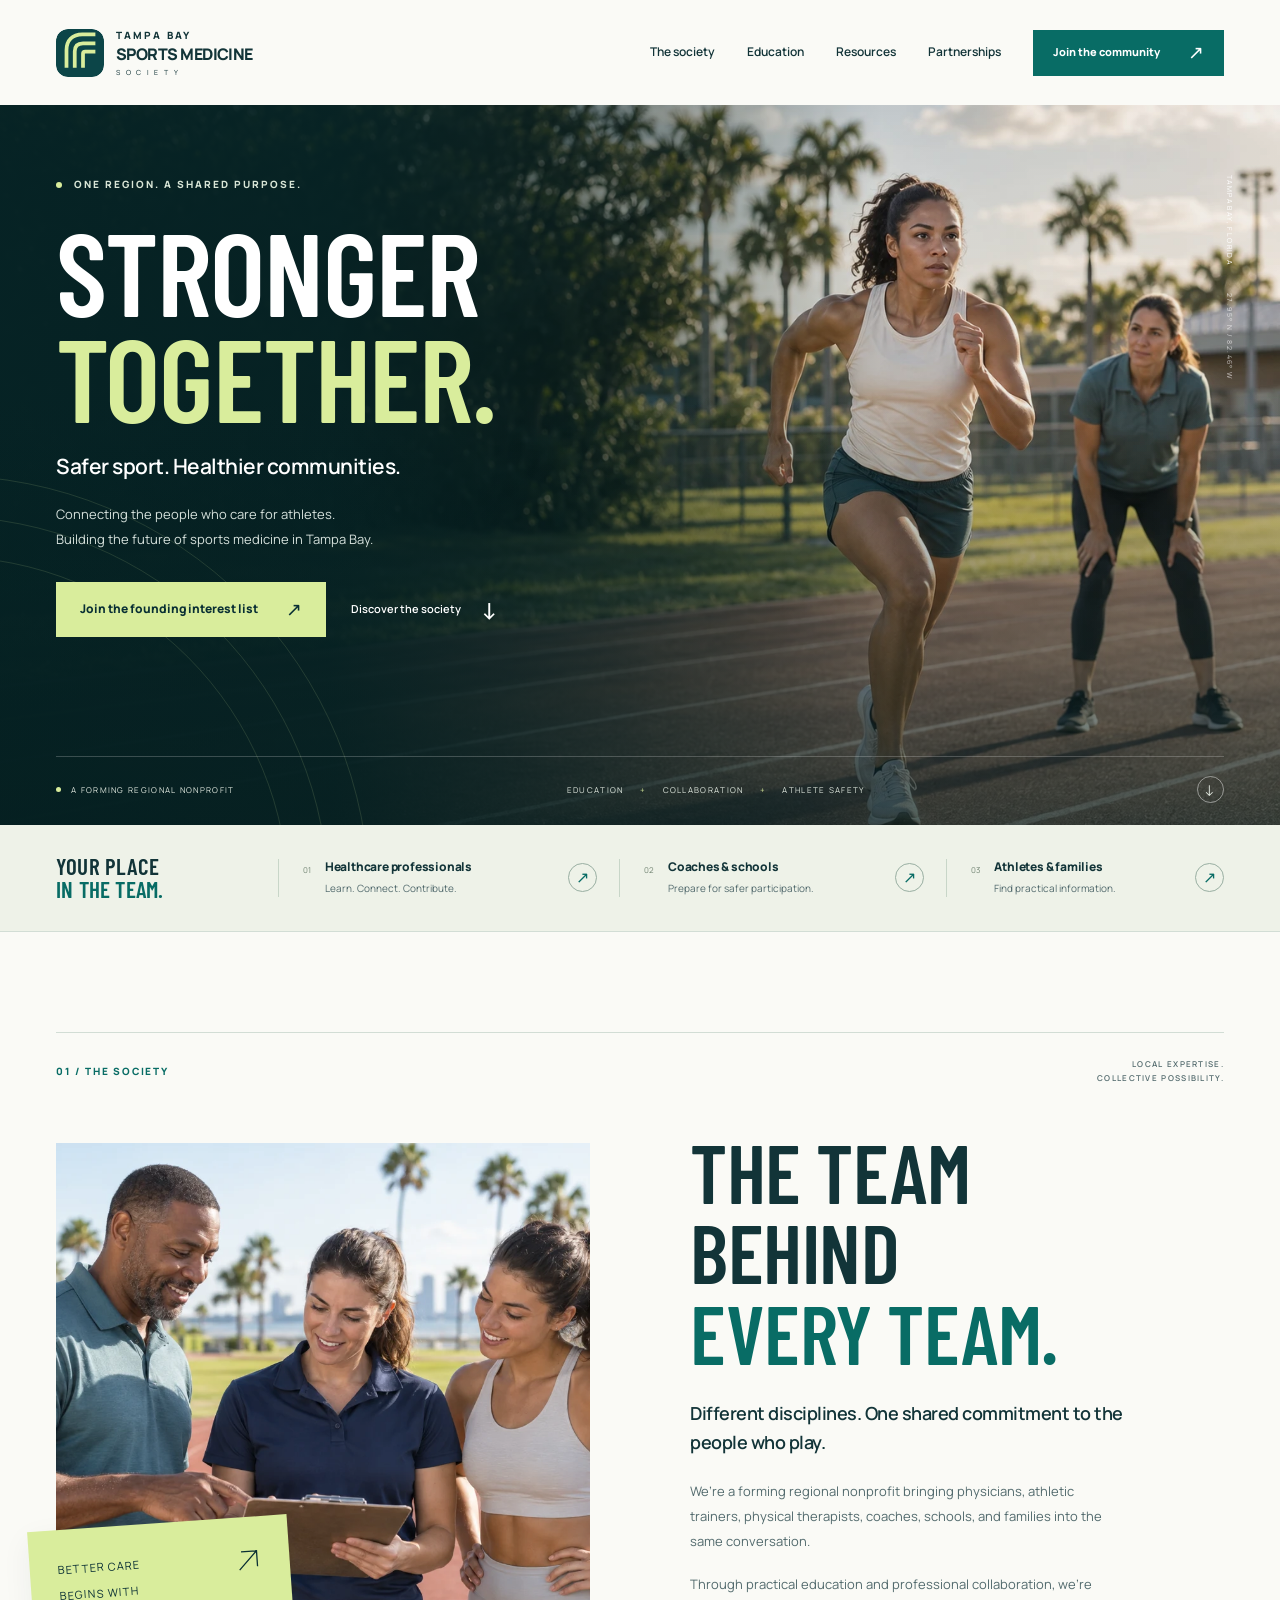
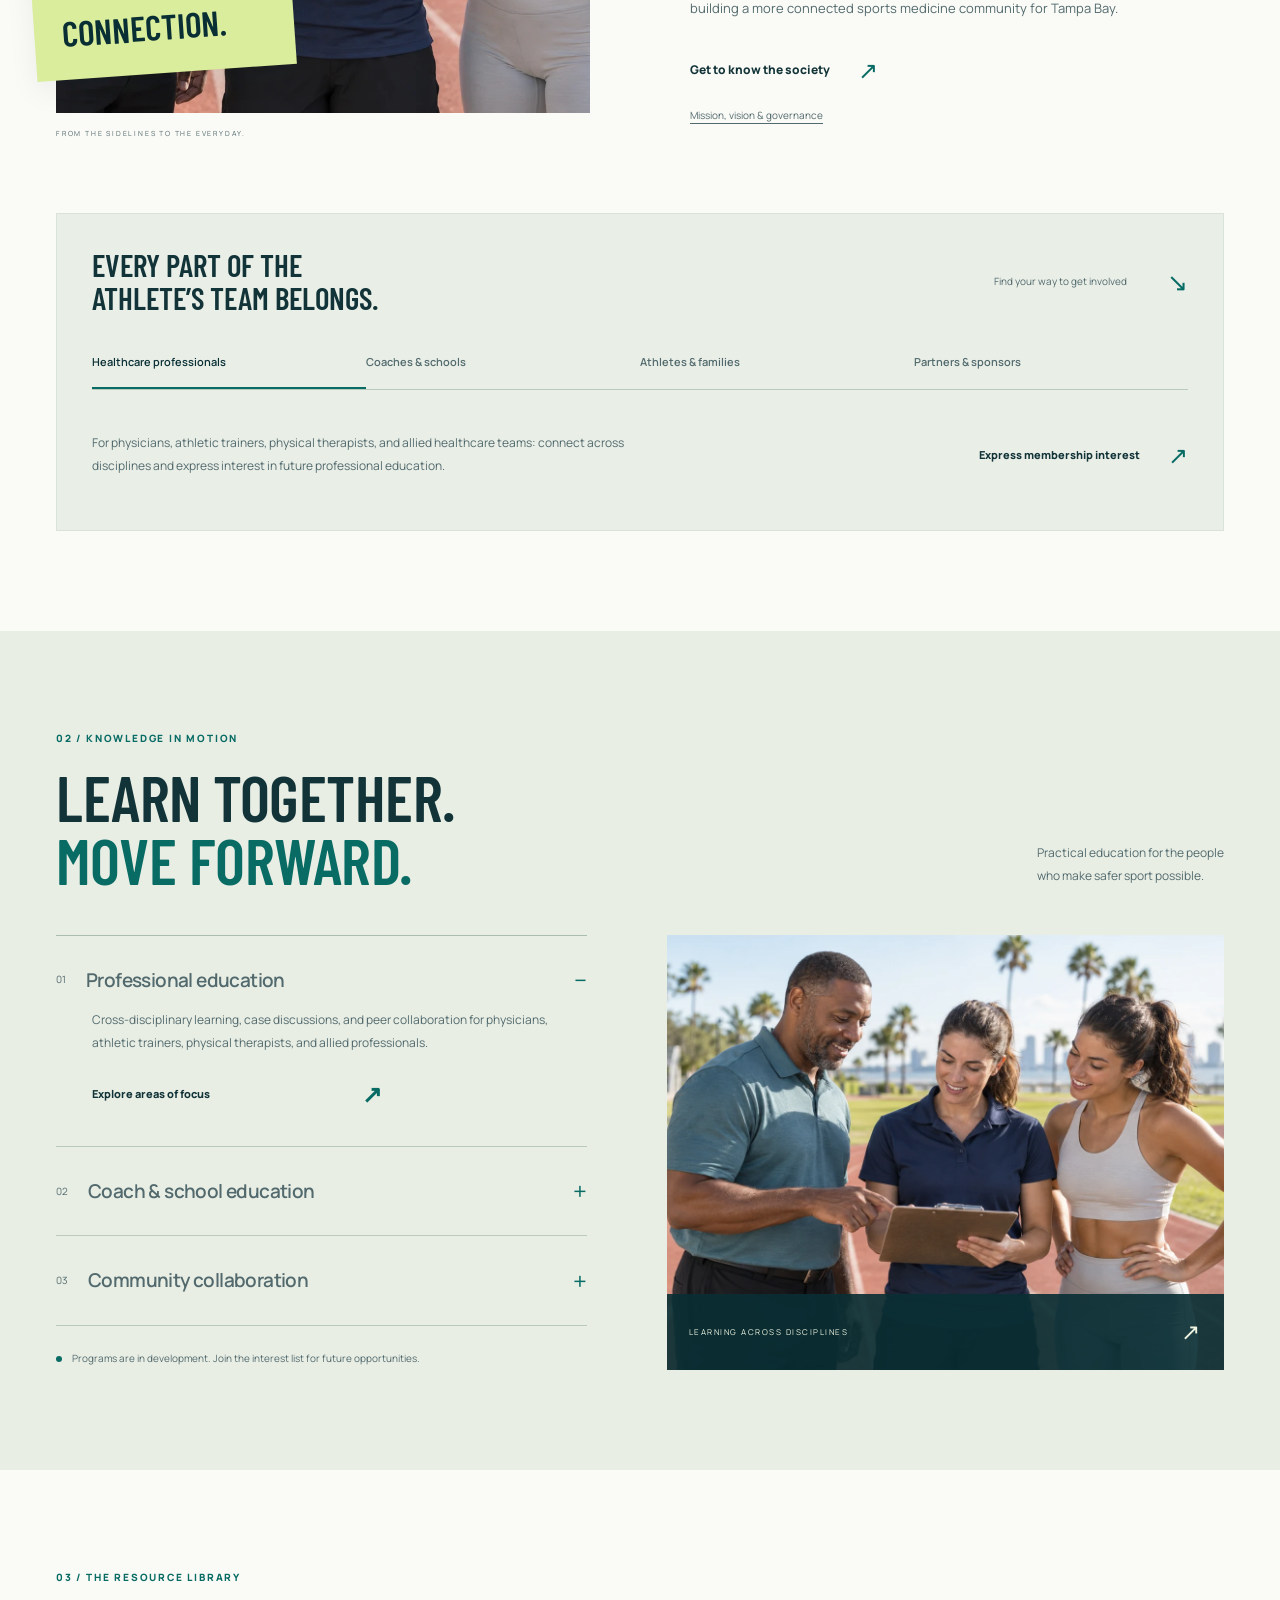
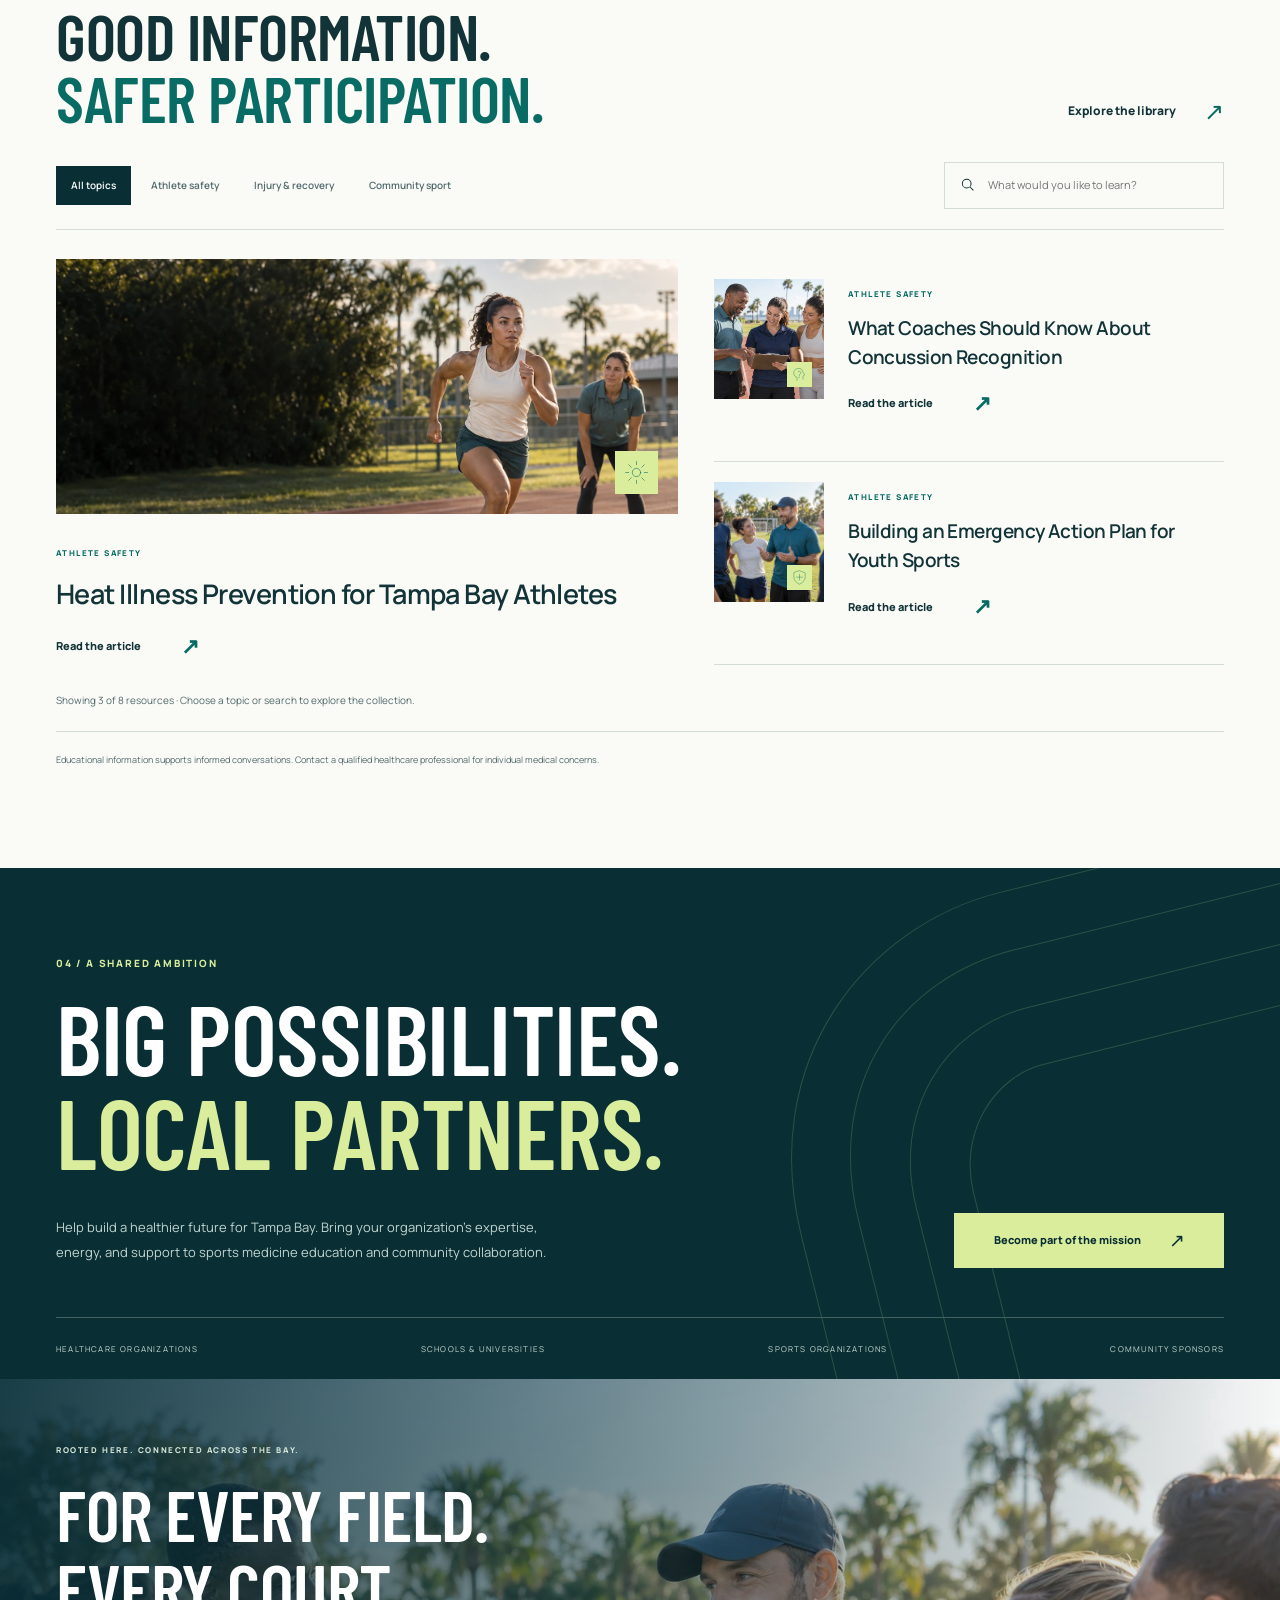
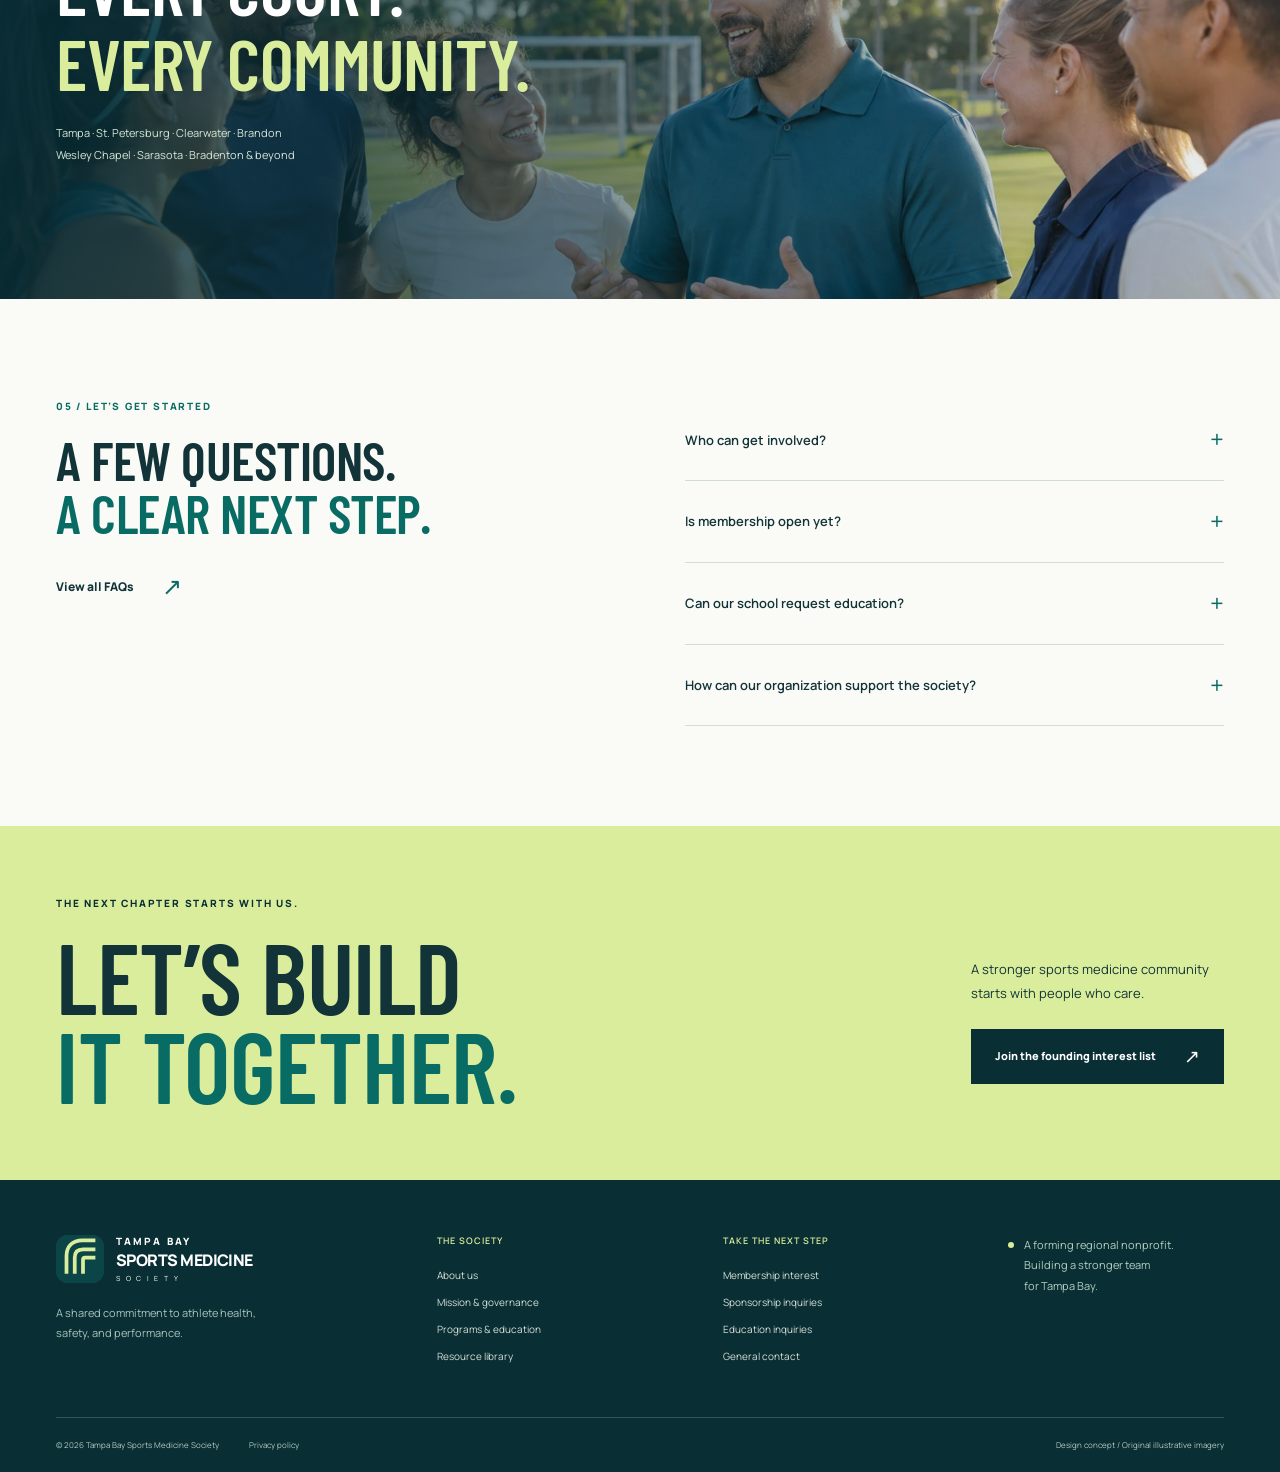
==== commit 23364b16: "Refresh bundled assets on index.html" ====
--- a/index.html
+++ b/index.html
@@ -1,4 +1,4 @@
-<!doctype html><html lang="en"><head><meta charset="utf-8"><meta name="viewport" content="width=device-width,initial-scale=1"><title>Tampa Bay Sports Medicine Society | Stronger Together. Safer in Sport.</title><meta name="description" content="Connecting Tampa Bay sports medicine professionals, coaches, schools and families through education, collaboration and athlete safety."><meta name="robots" content="noindex,nofollow"><meta name="theme-color" content="#092e32"><link rel="icon" href="assets/brand-mark.svg" type="image/svg+xml"><link rel="stylesheet" href="styles.css"><link rel="stylesheet" href="v2.css?v=3"><script src="app.js" defer></script></head>
+<!doctype html><html lang="en"><head><meta charset="utf-8"><meta name="viewport" content="width=device-width,initial-scale=1"><title>Tampa Bay Sports Medicine Society | Stronger Together. Safer in Sport.</title><meta name="description" content="Connecting Tampa Bay sports medicine professionals, coaches, schools and families through education, collaboration and athlete safety."><meta name="robots" content="noindex,nofollow"><meta name="theme-color" content="#092e32"><link rel="icon" href="assets/brand-mark.svg" type="image/svg+xml"><link rel="stylesheet" href="styles.css?v=4"><script src="app.js?v=4" defer></script></head>
 <body class="v2"><a class="skip" href="#main">Skip to content</a>
 <header class="site-header"><div class="wrap header-inner"><a href="index.html" class="brand new-brand" aria-label="Tampa Bay Sports Medicine Society home"><img src="assets/brand-mark.svg" alt="" width="52" height="52"><span><b>TAMPA BAY</b><strong>SPORTS MEDICINE</strong><small>S O C I E T Y</small></span></a><button class="menu-toggle" aria-expanded="false" aria-controls="main-nav">Menu <span aria-hidden="true">☰</span></button><nav id="main-nav" aria-label="Main navigation"><a href="#about">The society</a><a href="#programs">Education</a><a href="#resources">Resources</a><a href="#partnerships">Partnerships</a><a class="button small" href="membership-contact.html">Join the community <span aria-hidden="true">↗</span></a></nav></div></header>
 <main id="main">
--- a/styles.css
+++ b/styles.css
@@ -1,4 +1,4 @@
-@font-face{font-family:Manrope;src:url('assets/manrope-400.ttf') format('truetype');font-weight:400;font-display:swap}@font-face{font-family:Manrope;src:url('assets/manrope-600.ttf') format('truetype');font-weight:600;font-display:swap}@font-face{font-family:Manrope;src:url('assets/manrope-800.ttf') format('truetype');font-weight:700 900;font-display:swap}
+@font-face{font-family:Manrope;src:url("[data-uri]") format('truetype');font-weight:400;font-display:swap}@font-face{font-family:Manrope;src:url("[data-uri]") format('truetype');font-weight:600;font-display:swap}@font-face{font-family:Manrope;src:url("[data-uri]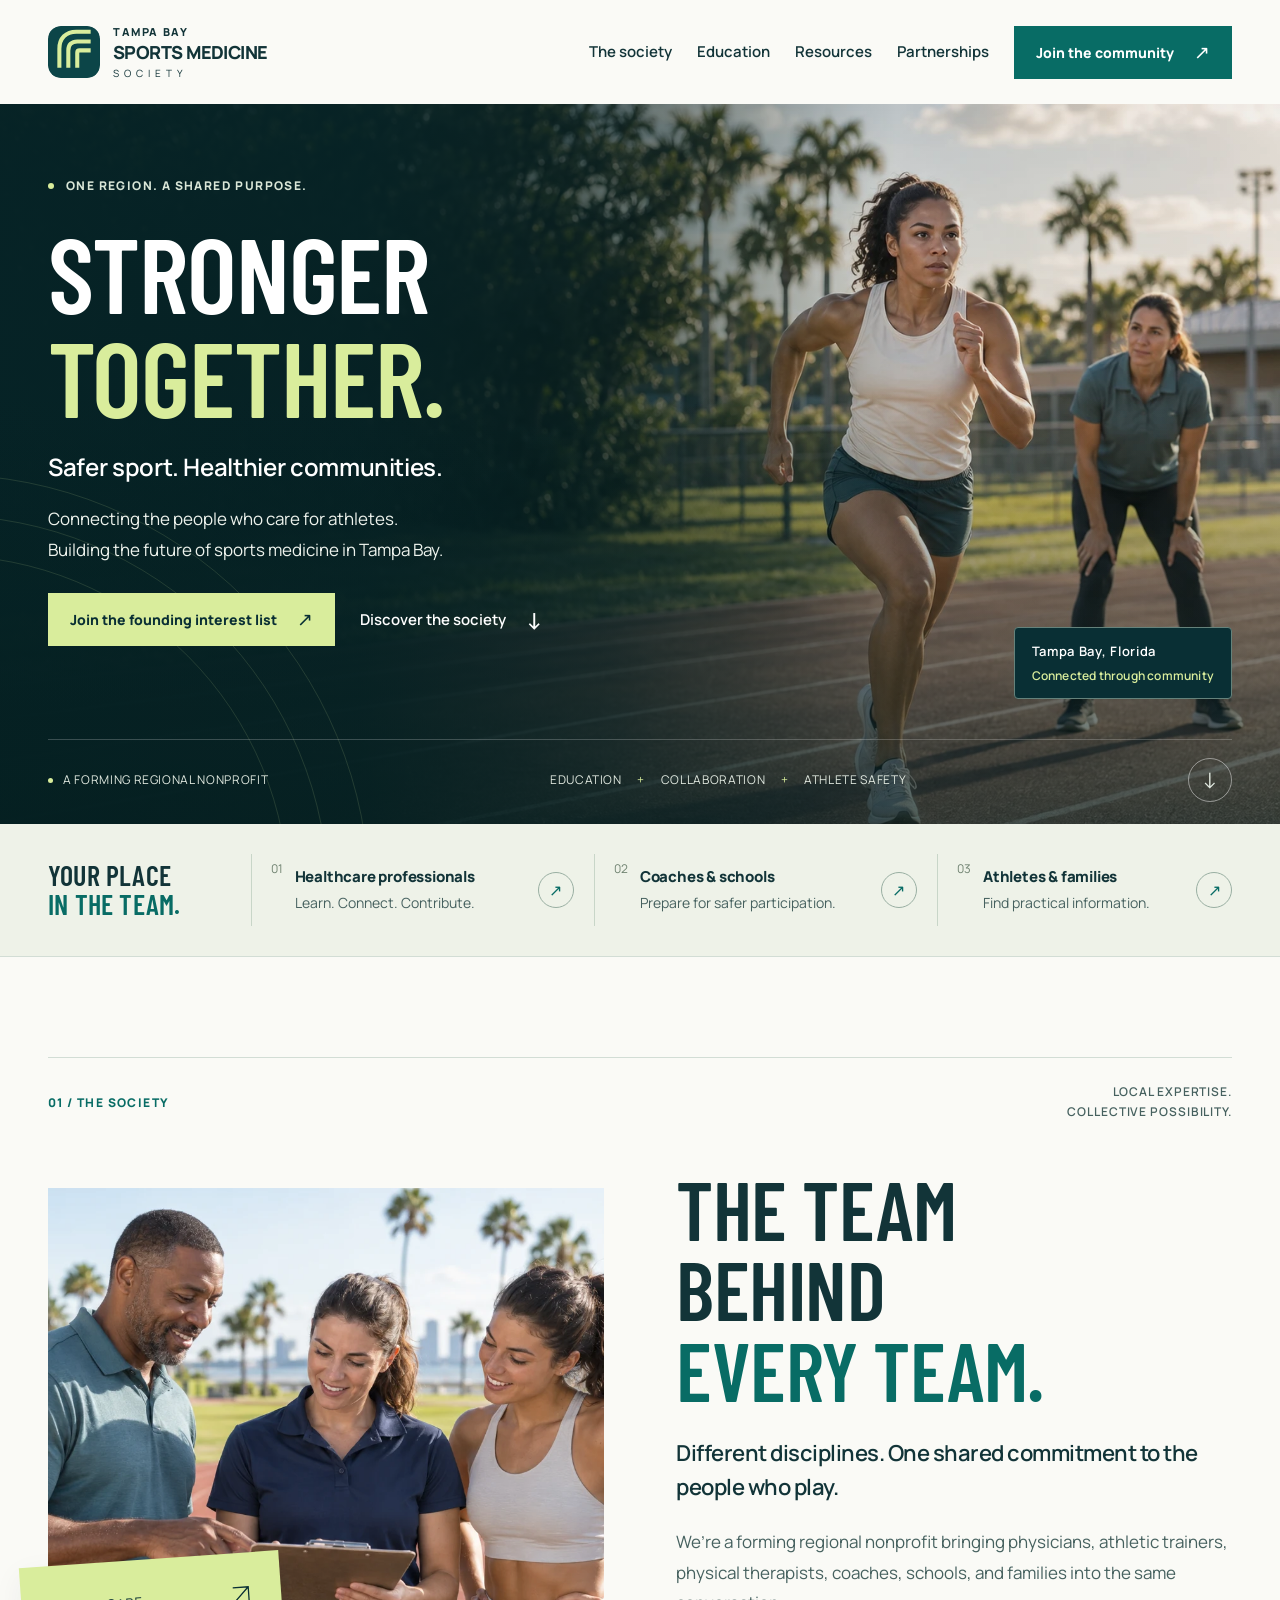
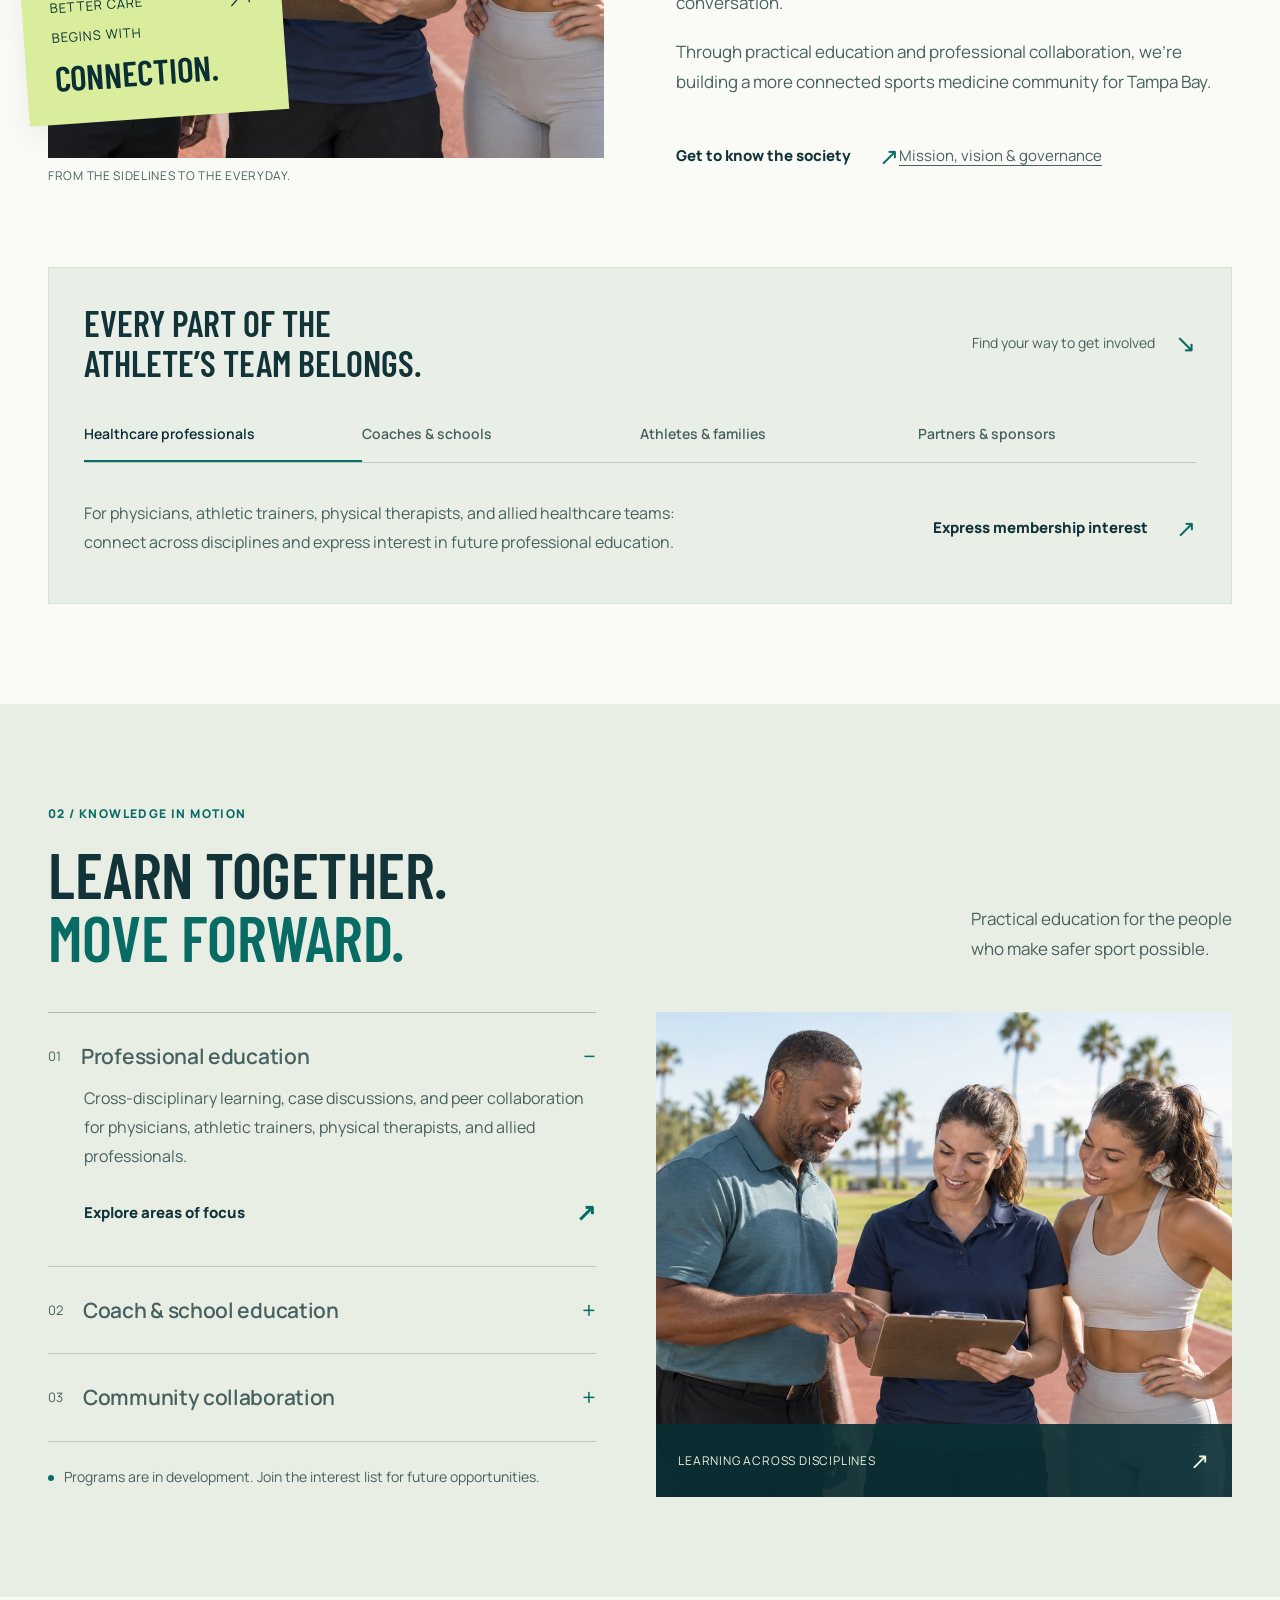
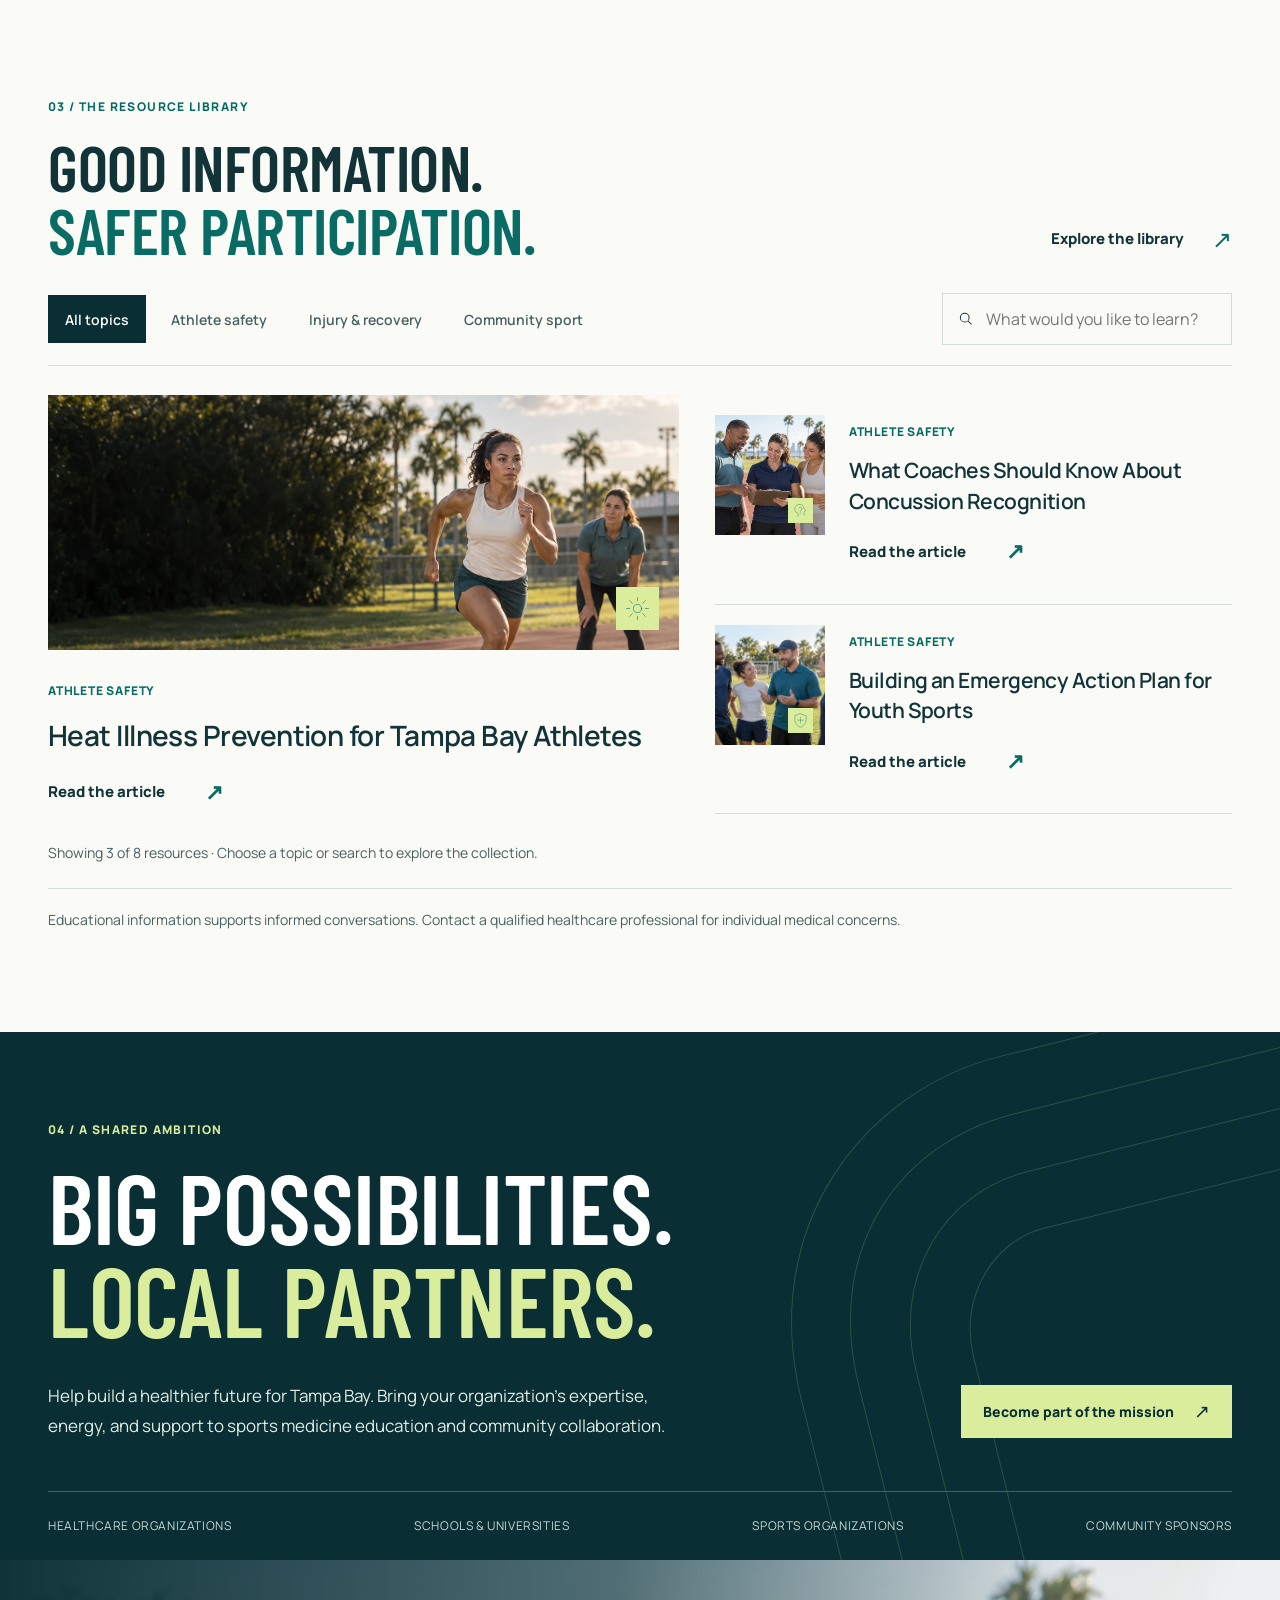
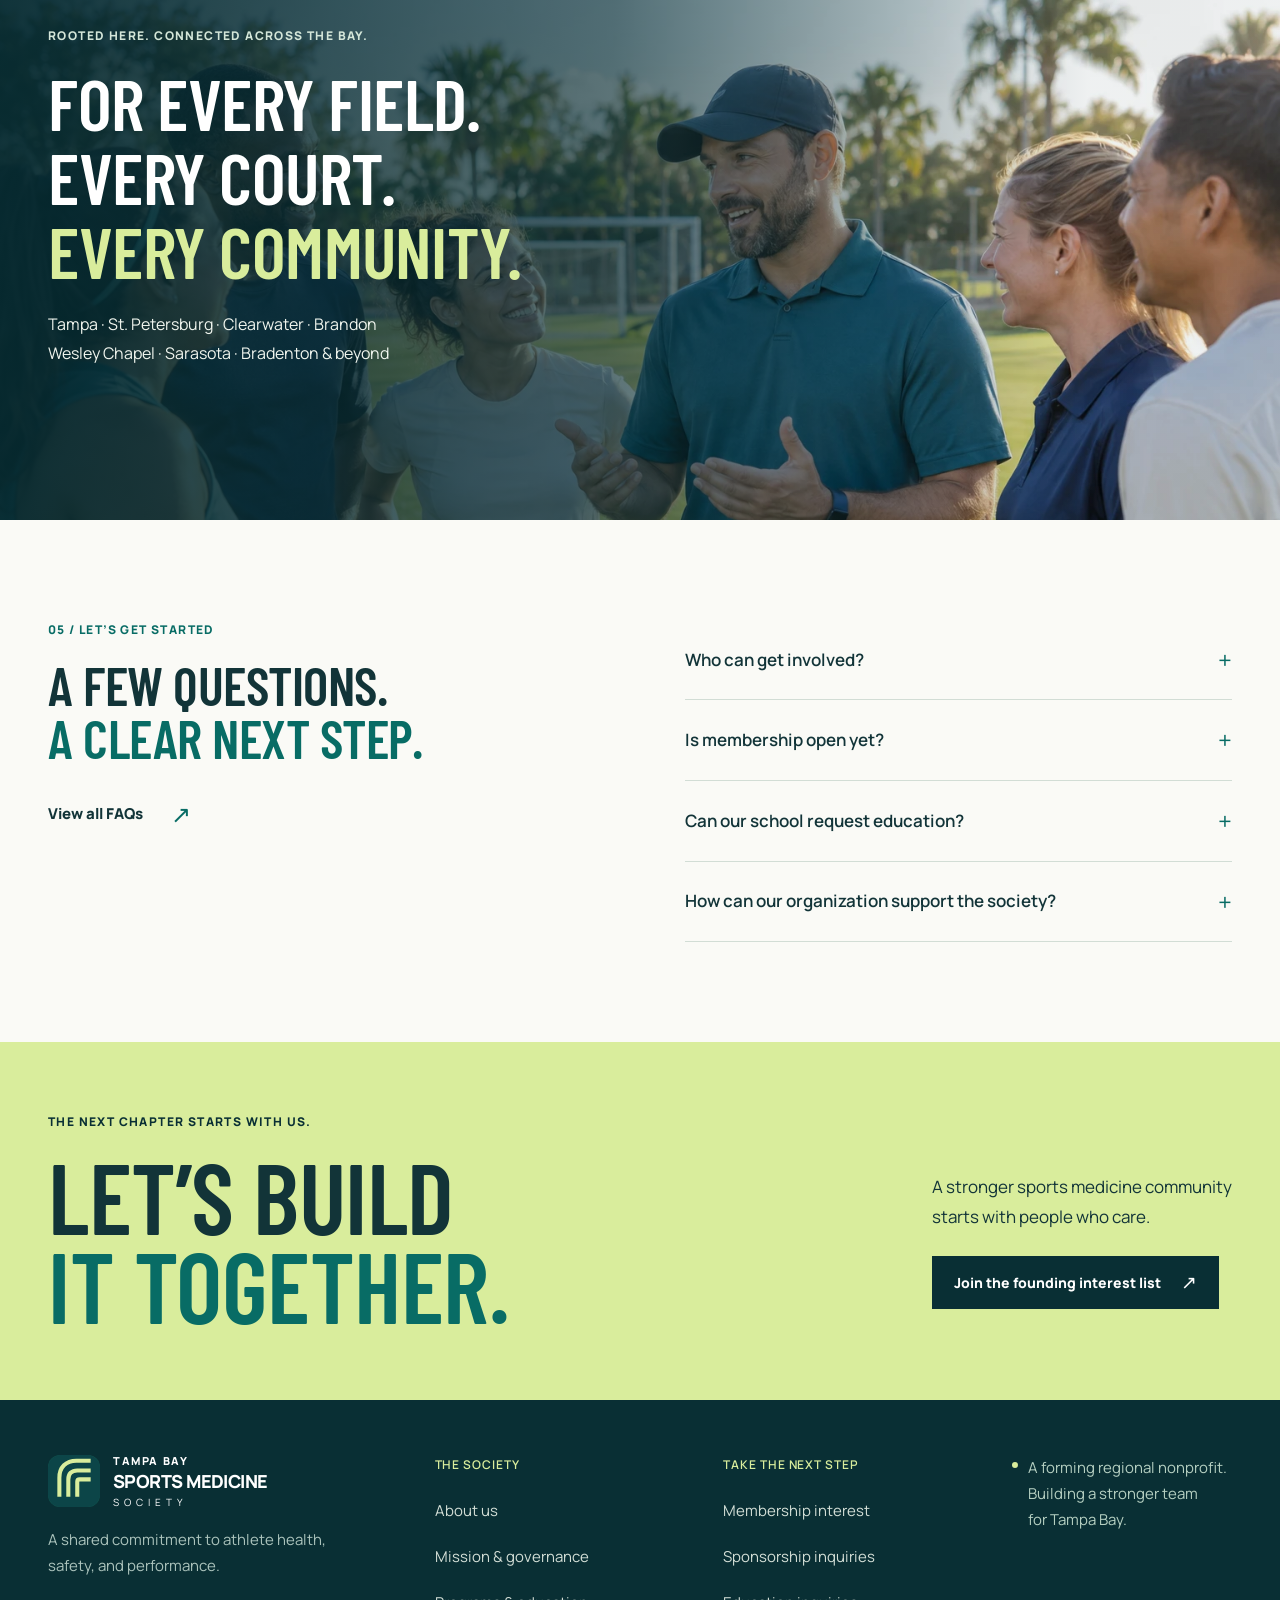
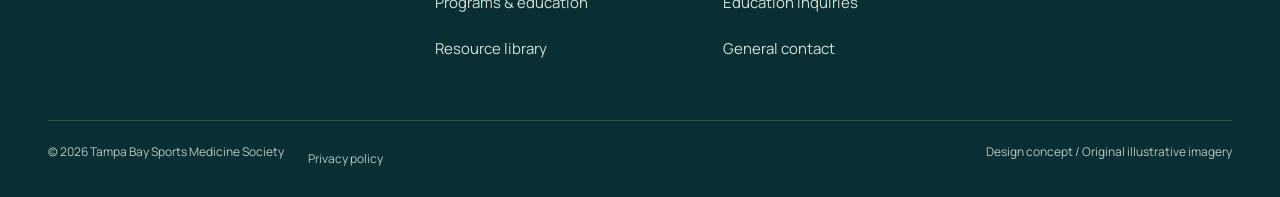
==== commit c026b950: "Update index.html" ====
--- a/index.html
+++ b/index.html
@@ -1,15 +1,15 @@
-<!doctype html><html lang="en"><head><meta charset="utf-8"><meta name="viewport" content="width=device-width,initial-scale=1"><title>Tampa Bay Sports Medicine Society | Stronger Together. Safer in Sport.</title><meta name="description" content="Connecting Tampa Bay sports medicine professionals, coaches, schools and families through education, collaboration and athlete safety."><meta name="robots" content="noindex,nofollow"><meta name="theme-color" content="#092e32"><link rel="icon" href="assets/brand-mark.svg" type="image/svg+xml"><link rel="stylesheet" href="styles.css?v=4"><script src="app.js?v=4" defer></script></head>
+<!doctype html><html lang="en"><head><meta charset="utf-8"><meta name="viewport" content="width=device-width,initial-scale=1"><title>Tampa Bay Sports Medicine Society | Stronger Together. Safer in Sport.</title><meta name="description" content="Connecting Tampa Bay sports medicine professionals, coaches, schools and families through education, collaboration and athlete safety."><meta name="robots" content="noindex,nofollow"><meta name="theme-color" content="#092e32"><link rel="icon" href="assets/brand-mark.svg" type="image/svg+xml"><link rel="stylesheet" href="styles.css?v=5"><link rel="stylesheet" href="readability.css?v=5"><script src="app.js?v=5" defer></script></head>
 <body class="v2"><a class="skip" href="#main">Skip to content</a>
 <header class="site-header"><div class="wrap header-inner"><a href="index.html" class="brand new-brand" aria-label="Tampa Bay Sports Medicine Society home"><img src="assets/brand-mark.svg" alt="" width="52" height="52"><span><b>TAMPA BAY</b><strong>SPORTS MEDICINE</strong><small>S O C I E T Y</small></span></a><button class="menu-toggle" aria-expanded="false" aria-controls="main-nav">Menu <span aria-hidden="true">☰</span></button><nav id="main-nav" aria-label="Main navigation"><a href="#about">The society</a><a href="#programs">Education</a><a href="#resources">Resources</a><a href="#partnerships">Partnerships</a><a class="button small" href="membership-contact.html">Join the community <span aria-hidden="true">↗</span></a></nav></div></header>
-<main id="main">
-<section class="motion-hero"><img class="motion-image" src="assets/hero-motion.webp" alt="Illustrative adult athlete running on a Florida track while a trainer observes" width="1536" height="1024" fetchpriority="high"><div class="hero-shade"></div><div class="hero-orbit" aria-hidden="true"></div><div class="wrap motion-inner"><div class="motion-copy"><div class="eyebrow"><span class="status-dot"></span> ONE REGION. A SHARED PURPOSE.</div><h1>STRONGER<br><em>TOGETHER.</em></h1><h2>Safer sport. Healthier communities.</h2><p>Connecting the people who care for athletes.<br>Building the future of sports medicine in Tampa Bay.</p><div class="actions"><a class="button lime" href="membership-contact.html">Join the founding interest list <span aria-hidden="true">↗</span></a><a class="hero-link" href="#about">Discover the society <span aria-hidden="true">↓</span></a></div></div><div class="hero-bottom"><span><i></i> A FORMING REGIONAL NONPROFIT</span><span>EDUCATION <b>+</b> COLLABORATION <b>+</b> ATHLETE SAFETY</span><a href="#pathways" aria-label="Explore ways to get involved">↓</a></div><div class="image-caption">TAMPA BAY, FLORIDA <span>27.95° N / 82.46° W</span></div></div></section>
-<section id="pathways" class="pathways"><div class="wrap"><span class="pathway-title">YOUR PLACE<br><b>IN THE TEAM.</b></span><a href="#community" data-select-audience="professional"><span class="pathway-index">01</span><div><h3>Healthcare professionals</h3><p>Learn. Connect. Contribute.</p></div><span class="circle-arrow">↗</span></a><a href="#community" data-select-audience="coach"><span class="pathway-index">02</span><div><h3>Coaches &amp; schools</h3><p>Prepare for safer participation.</p></div><span class="circle-arrow">↗</span></a><a href="#community" data-select-audience="family"><span class="pathway-index">03</span><div><h3>Athletes &amp; families</h3><p>Find practical information.</p></div><span class="circle-arrow">↗</span></a></div></section>
-<section id="about" class="section wrap society-section"><div class="society-top"><div class="eyebrow">01 / THE SOCIETY</div><div class="section-note">LOCAL EXPERTISE.<br>COLLECTIVE POSSIBILITY.</div></div><div class="society-grid"><div class="society-picture"><img src="assets/hero-community.webp" alt="Illustrative sports medicine professionals and an adult athlete sharing a conversation" width="900" height="850" loading="lazy"><div class="society-stamp"><span>BETTER CARE<br>BEGINS WITH</span><b>CONNECTION.</b><svg aria-hidden="true" viewBox="0 0 48 48"><path d="M10 38 38 10M14 10h24v24" fill="none" stroke="currentColor" stroke-width="2"/></svg></div><span class="photo-caption">FROM THE SIDELINES TO THE EVERYDAY.</span></div><div class="society-copy"><h2>THE TEAM<br>BEHIND<br><em>EVERY TEAM.</em></h2><p class="large-copy">Different disciplines. One shared commitment to the people who play.</p><p>We’re a forming regional nonprofit bringing physicians, athletic trainers, physical therapists, coaches, schools, and families into the same conversation.</p><p>Through practical education and professional collaboration, we’re building a more connected sports medicine community for Tampa Bay.</p><a class="text-link" href="https://tampabaysportsmed.org/about/">Get to know the society <span>↗</span></a><a class="quiet-link" href="https://tampabaysportsmed.org/mission-vision-governance/">Mission, vision &amp; governance</a></div></div>
-<div id="community" class="community-panel"><div class="community-heading"><h3>EVERY PART OF THE<br>ATHLETE’S TEAM BELONGS.</h3><span>Find your way to get involved <span aria-hidden="true">↘</span></span></div><div class="audience-buttons" role="group" aria-label="Choose your audience"><button class="selected" data-audience="professional" aria-pressed="true">Healthcare professionals</button><button data-audience="coach" aria-pressed="false">Coaches &amp; schools</button><button data-audience="family" aria-pressed="false">Athletes &amp; families</button><button data-audience="partner" aria-pressed="false">Partners &amp; sponsors</button></div><div id="audience-detail" class="audience-detail" aria-live="polite"><p>For physicians, athletic trainers, physical therapists, and allied healthcare teams: connect across disciplines and express interest in future professional education.</p><a class="text-link" href="membership-contact.html">Express membership interest <span>↗</span></a></div></div></section>
-<section id="programs" class="education-section section"><div class="wrap"><div class="section-heading"><div><div class="eyebrow">02 / KNOWLEDGE IN MOTION</div><h2>LEARN TOGETHER.<br><em>MOVE FORWARD.</em></h2></div><p>Practical education for the people<br>who make safer sport possible.</p></div><div class="education-grid"><div class="education-focus"><div class="focus-item active"><button class="focus-button" data-focus="0" aria-expanded="true" aria-controls="focus-0"><span>01</span><span class="focus-title">Professional education</span><b>−</b></button><div id="focus-0" class="focus-description"><p>Cross-disciplinary learning, case discussions, and peer collaboration for physicians, athletic trainers, physical therapists, and allied professionals.</p><a href="https://tampabaysportsmed.org/programs-education/">Explore areas of focus <span>↗</span></a></div></div><div class="focus-item"><button class="focus-button" data-focus="1" aria-expanded="false" aria-controls="focus-1"><span>02</span><span class="focus-title">Coach &amp; school education</span><b>+</b></button><div id="focus-1" class="focus-description" hidden><p>Practical education in emergency planning, heat illness, concussion recognition, and athlete safety for coaches and schools.</p><a href="education-contact.html">Request education information <span>↗</span></a></div></div><div class="focus-item"><button class="focus-button" data-focus="2" aria-expanded="false" aria-controls="focus-2"><span>03</span><span class="focus-title">Community collaboration</span><b>+</b></button><div id="focus-2" class="focus-description" hidden><p>Connect schools, healthcare teams, sports organizations, and families around regional education and a shared commitment to safer participation.</p><a href="sponsorship-contact.html">Start a partnership conversation <span>↗</span></a></div></div><p class="forming-note"><i></i> Programs are in development. Join the interest list for future opportunities.</p></div><div class="education-visual"><img id="education-image" src="assets/hero-community.webp" alt="Illustrative healthcare professionals collaborating with an adult athlete" width="900" height="800" loading="lazy"><div class="education-image-footer"><span id="education-image-label">LEARNING ACROSS DISCIPLINES</span><b aria-hidden="true">↗</b></div></div></div></div></section>
-<section id="resources" class="resources section wrap"><div class="section-heading"><div><div class="eyebrow">03 / THE RESOURCE LIBRARY</div><h2>GOOD INFORMATION.<br><em>SAFER PARTICIPATION.</em></h2></div><a class="text-link" href="https://tampabaysportsmed.org/resources/">Explore the library <span>↗</span></a></div><div class="resource-toolbar"><div class="filters" role="group" aria-label="Filter resources by topic"><button class="active" data-filter="all" aria-pressed="true">All topics</button><button data-filter="safety" aria-pressed="false">Athlete safety</button><button data-filter="recovery" aria-pressed="false">Injury &amp; recovery</button><button data-filter="community" aria-pressed="false">Community sport</button></div><label class="search-label"><svg aria-hidden="true" width="18" height="18" viewBox="0 0 24 24" fill="none" stroke="currentColor" stroke-width="1.5"><circle cx="10" cy="10" r="6.5"/><path d="m15 15 5 5"/></svg><span class="sr-only">Search resources</span><input id="resource-search" type="search" placeholder="What would you like to learn?"></label></div><div id="resource-grid" class="resource-grid" aria-live="polite"></div><p id="resource-count" class="resource-count"></p><div class="resource-footnote">Educational information supports informed conversations. Contact a qualified healthcare professional for individual medical concerns.</div></section>
-<section id="partnerships" class="partner-section"><div class="partner-lines" aria-hidden="true"><svg viewBox="0 0 700 650"><g fill="none" stroke="currentColor" stroke-width="1"><path d="M690 55H360C220 55 80 160 80 345v305"/><path d="M690 115H360C240 115 140 200 140 345v305"/><path d="M690 175H360C270 175 200 245 200 345v305"/><path d="M690 235H360C310 235 260 280 260 345v305"/></g></svg></div><div class="wrap partner-content"><div class="eyebrow">04 / A SHARED AMBITION</div><h2>BIG POSSIBILITIES.<br><em>LOCAL PARTNERS.</em></h2><div class="partner-bottom"><p>Help build a healthier future for Tampa Bay. Bring your organization’s expertise, energy, and support to sports medicine education and community collaboration.</p><a class="button lime" href="sponsorship-contact.html">Become part of the mission <span>↗</span></a></div><div class="partner-types"><span>HEALTHCARE ORGANIZATIONS</span><span>SCHOOLS &amp; UNIVERSITIES</span><span>SPORTS ORGANIZATIONS</span><span>COMMUNITY SPONSORS</span></div></div></section>
-<section class="community-image-band"><img src="assets/community-huddle.webp" alt="Illustrative adult community athletes and coaches gathering before soccer practice" width="1536" height="1024" loading="lazy"><div class="wrap"><span class="eyebrow">ROOTED HERE. CONNECTED ACROSS THE BAY.</span><h2>FOR EVERY FIELD.<br>EVERY COURT.<br><em>EVERY COMMUNITY.</em></h2><p>Tampa · St. Petersburg · Clearwater · Brandon<br>Wesley Chapel · Sarasota · Bradenton &amp; beyond</p></div></section>
-<section class="faq section"><div class="wrap faq-grid"><div><div class="eyebrow">05 / LET’S GET STARTED</div><h2>A FEW QUESTIONS.<br><em>A CLEAR NEXT STEP.</em></h2><a class="text-link" href="https://tampabaysportsmed.org/faq/">View all FAQs <span>↗</span></a></div><div class="faq-list"><details><summary>Who can get involved?<span>+</span></summary><p>Healthcare professionals, athletic trainers, physical therapists, coaches, educators, sports organizations, parents, and athletes are welcome to express interest.</p></details><details><summary>Is membership open yet?<span>+</span></summary><p>The society is forming. Join the founding interest list for information about future membership and participation opportunities.</p></details><details><summary>Can our school request education?<span>+</span></summary><p>Schools, coaches, and sports organizations can express interest and discuss needs as programming develops. <a href="education-contact.html">Request education information.</a></p></details><details><summary>How can our organization support the society?<span>+</span></summary><p>Start a conversation about education partnerships, community collaboration, or sponsorship. <a href="sponsorship-contact.html">Explore a partnership.</a></p></details></div></div></section>
-<section class="closing"><div class="wrap"><span class="eyebrow">THE NEXT CHAPTER STARTS WITH US.</span><div><h2>LET’S BUILD<br><em>IT TOGETHER.</em></h2><div class="closing-action"><p>A stronger sports medicine community<br>starts with people who care.</p><a class="button" href="membership-contact.html">Join the founding interest list <span>↗</span></a></div></div></div></section>
-</main><footer class="modern-footer"><div class="wrap footer-grid"><div><a href="index.html" class="brand new-brand" aria-label="Tampa Bay Sports Medicine Society home"><img src="assets/brand-mark.svg" alt="" width="52" height="52"><span><b>TAMPA BAY</b><strong>SPORTS MEDICINE</strong><small>S O C I E T Y</small></span></a><p class="footer-tagline">A shared commitment to athlete health,<br>safety, and performance.</p></div><div><h3>THE SOCIETY</h3><a href="#about">About us</a><a href="https://tampabaysportsmed.org/mission-vision-governance/">Mission &amp; governance</a><a href="#programs">Programs &amp; education</a><a href="#resources">Resource library</a></div><div><h3>TAKE THE NEXT STEP</h3><a href="membership-contact.html">Membership interest</a><a href="sponsorship-contact.html">Sponsorship inquiries</a><a href="education-contact.html">Education inquiries</a><a href="https://tampabaysportsmed.org/contact-us/">General contact</a></div><div class="footer-status"><span class="status-dot"></span><p>A forming regional nonprofit.<br>Building a stronger team<br>for Tampa Bay.</p></div></div><div class="wrap footer-bottom"><span>© 2026 Tampa Bay Sports Medicine Society</span><a href="https://tampabaysportsmed.org/privacy-policy/">Privacy policy</a><span>Design concept / Original illustrative imagery</span></div></footer></body></html>
+<main id="main" tabindex="-1">
+<section class="motion-hero"><img class="motion-image" src="data:image/svg+xml,%3Csvg%20xmlns%3D%22http%3A%2F%2Fwww.w3.org%2F2000%2Fsvg%22%20viewBox%3D%220%200%201%201%22%3E%3C%2Fsvg%3E" data-site-image="hero-motion.webp" alt="Illustrative adult athlete running on a Florida track while a trainer observes" width="1536" height="1024" fetchpriority="high"><div class="hero-shade"></div><div class="hero-orbit" aria-hidden="true"></div><div class="wrap motion-inner"><div class="motion-copy"><div class="eyebrow"><span class="status-dot"></span> ONE REGION. A SHARED PURPOSE.</div><h1>STRONGER<br><em>TOGETHER.</em></h1><h2>Safer sport. Healthier communities.</h2><p>Connecting the people who care for athletes.<br>Building the future of sports medicine in Tampa Bay.</p><div class="actions"><a class="button lime" href="membership-contact.html">Join the founding interest list <span aria-hidden="true">↗</span></a><a class="hero-link" href="#about">Discover the society <span aria-hidden="true">↓</span></a></div></div><div class="hero-bottom"><span><i></i> A FORMING REGIONAL NONPROFIT</span><span>EDUCATION <b aria-hidden="true">+</b> COLLABORATION <b aria-hidden="true">+</b> ATHLETE SAFETY</span><a href="#pathways" aria-label="Explore ways to get involved">↓</a></div><div class="image-caption">Tampa Bay, Florida <span>Connected through community</span></div></div></section>
+<section id="pathways" tabindex="-1" class="pathways"><div class="wrap"><span class="pathway-title">YOUR PLACE<br><b>IN THE TEAM.</b></span><a href="#community" data-select-audience="professional"><span class="pathway-index" aria-hidden="true">01</span><div><h3>Healthcare professionals</h3><p>Learn. Connect. Contribute.</p></div><span class="circle-arrow" aria-hidden="true">↗</span></a><a href="#community" data-select-audience="coach"><span class="pathway-index" aria-hidden="true">02</span><div><h3>Coaches &amp; schools</h3><p>Prepare for safer participation.</p></div><span class="circle-arrow" aria-hidden="true">↗</span></a><a href="#community" data-select-audience="family"><span class="pathway-index" aria-hidden="true">03</span><div><h3>Athletes &amp; families</h3><p>Find practical information.</p></div><span class="circle-arrow" aria-hidden="true">↗</span></a></div></section>
+<section id="about" tabindex="-1" class="section wrap society-section"><div class="society-top"><div class="eyebrow">01 / THE SOCIETY</div><div class="section-note">LOCAL EXPERTISE.<br>COLLECTIVE POSSIBILITY.</div></div><div class="society-grid"><div class="society-picture"><img src="data:image/svg+xml,%3Csvg%20xmlns%3D%22http%3A%2F%2Fwww.w3.org%2F2000%2Fsvg%22%20viewBox%3D%220%200%201%201%22%3E%3C%2Fsvg%3E" data-site-image="hero-community.webp" alt="Illustrative sports medicine professionals and an adult athlete sharing a conversation" width="900" height="850" loading="lazy"><div class="society-stamp"><span>BETTER CARE<br>BEGINS WITH</span><b>CONNECTION.</b><svg aria-hidden="true" viewBox="0 0 48 48"><path d="M10 38 38 10M14 10h24v24" fill="none" stroke="currentColor" stroke-width="2"/></svg></div><span class="photo-caption">FROM THE SIDELINES TO THE EVERYDAY.</span></div><div class="society-copy"><h2>THE TEAM<br>BEHIND<br><em>EVERY TEAM.</em></h2><p class="large-copy">Different disciplines. One shared commitment to the people who play.</p><p>We’re a forming regional nonprofit bringing physicians, athletic trainers, physical therapists, coaches, schools, and families into the same conversation.</p><p>Through practical education and professional collaboration, we’re building a more connected sports medicine community for Tampa Bay.</p><a class="text-link" href="https://tampabaysportsmed.org/about/">Get to know the society <span aria-hidden="true">↗</span></a><a class="quiet-link" href="https://tampabaysportsmed.org/mission-vision-governance/">Mission, vision &amp; governance</a></div></div>
+<div id="community" class="community-panel" tabindex="-1"><div class="community-heading"><h3>EVERY PART OF THE<br>ATHLETE’S TEAM BELONGS.</h3><span>Find your way to get involved <span aria-hidden="true">↘</span></span></div><div class="audience-buttons" role="group" aria-label="Choose your audience"><button class="selected" data-audience="professional" aria-pressed="true">Healthcare professionals</button><button data-audience="coach" aria-pressed="false">Coaches &amp; schools</button><button data-audience="family" aria-pressed="false">Athletes &amp; families</button><button data-audience="partner" aria-pressed="false">Partners &amp; sponsors</button></div><div id="audience-detail" class="audience-detail" aria-live="polite"><p>For physicians, athletic trainers, physical therapists, and allied healthcare teams: connect across disciplines and express interest in future professional education.</p><a class="text-link" href="membership-contact.html">Express membership interest <span aria-hidden="true">↗</span></a></div></div></section>
+<section id="programs" tabindex="-1" class="education-section section"><div class="wrap"><div class="section-heading"><div><div class="eyebrow">02 / KNOWLEDGE IN MOTION</div><h2>LEARN TOGETHER.<br><em>MOVE FORWARD.</em></h2></div><p>Practical education for the people<br>who make safer sport possible.</p></div><div class="education-grid"><div class="education-focus"><div class="focus-item active"><button class="focus-button" data-focus="0" aria-expanded="true" aria-controls="focus-0"><span aria-hidden="true">01</span><span class="focus-title">Professional education</span><b aria-hidden="true">−</b></button><div id="focus-0" class="focus-description"><p>Cross-disciplinary learning, case discussions, and peer collaboration for physicians, athletic trainers, physical therapists, and allied professionals.</p><a href="https://tampabaysportsmed.org/programs-education/">Explore areas of focus <span aria-hidden="true">↗</span></a></div></div><div class="focus-item"><button class="focus-button" data-focus="1" aria-expanded="false" aria-controls="focus-1"><span aria-hidden="true">02</span><span class="focus-title">Coach &amp; school education</span><b aria-hidden="true">+</b></button><div id="focus-1" class="focus-description" hidden><p>Practical education in emergency planning, heat illness, concussion recognition, and athlete safety for coaches and schools.</p><a href="education-contact.html">Request education information <span aria-hidden="true">↗</span></a></div></div><div class="focus-item"><button class="focus-button" data-focus="2" aria-expanded="false" aria-controls="focus-2"><span aria-hidden="true">03</span><span class="focus-title">Community collaboration</span><b aria-hidden="true">+</b></button><div id="focus-2" class="focus-description" hidden><p>Connect schools, healthcare teams, sports organizations, and families around regional education and a shared commitment to safer participation.</p><a href="sponsorship-contact.html">Start a partnership conversation <span aria-hidden="true">↗</span></a></div></div><p class="forming-note"><i></i> Programs are in development. Join the interest list for future opportunities.</p></div><div class="education-visual"><img id="education-image" src="data:image/svg+xml,%3Csvg%20xmlns%3D%22http%3A%2F%2Fwww.w3.org%2F2000%2Fsvg%22%20viewBox%3D%220%200%201%201%22%3E%3C%2Fsvg%3E" data-site-image="hero-community.webp" alt="Illustrative healthcare professionals collaborating with an adult athlete" width="900" height="800" loading="lazy"><div class="education-image-footer"><span id="education-image-label">LEARNING ACROSS DISCIPLINES</span><b aria-hidden="true">↗</b></div></div></div></div></section>
+<section id="resources" tabindex="-1" class="resources section wrap"><div class="section-heading"><div><div class="eyebrow">03 / THE RESOURCE LIBRARY</div><h2>GOOD INFORMATION.<br><em>SAFER PARTICIPATION.</em></h2></div><a class="text-link" href="https://tampabaysportsmed.org/resources/">Explore the library <span aria-hidden="true">↗</span></a></div><div class="resource-toolbar"><div class="filters" role="group" aria-label="Filter resources by topic"><button class="active" data-filter="all" aria-pressed="true">All topics</button><button data-filter="safety" aria-pressed="false">Athlete safety</button><button data-filter="recovery" aria-pressed="false">Injury &amp; recovery</button><button data-filter="community" aria-pressed="false">Community sport</button></div><label class="search-label"><svg aria-hidden="true" width="18" height="18" viewBox="0 0 24 24" fill="none" stroke="currentColor" stroke-width="1.5"><circle cx="10" cy="10" r="6.5"/><path d="m15 15 5 5"/></svg><span class="sr-only">Search resources</span><input id="resource-search" type="search" placeholder="What would you like to learn?"></label></div><div id="resource-grid" class="resource-grid"></div><p id="resource-count" class="resource-count" role="status" aria-live="polite" aria-atomic="true"></p><div class="resource-footnote">Educational information supports informed conversations. Contact a qualified healthcare professional for individual medical concerns.</div></section>
+<section id="partnerships" tabindex="-1" class="partner-section"><div class="partner-lines" aria-hidden="true"><svg viewBox="0 0 700 650"><g fill="none" stroke="currentColor" stroke-width="1"><path d="M690 55H360C220 55 80 160 80 345v305"/><path d="M690 115H360C240 115 140 200 140 345v305"/><path d="M690 175H360C270 175 200 245 200 345v305"/><path d="M690 235H360C310 235 260 280 260 345v305"/></g></svg></div><div class="wrap partner-content"><div class="eyebrow">04 / A SHARED AMBITION</div><h2>BIG POSSIBILITIES.<br><em>LOCAL PARTNERS.</em></h2><div class="partner-bottom"><p>Help build a healthier future for Tampa Bay. Bring your organization’s expertise, energy, and support to sports medicine education and community collaboration.</p><a class="button lime" href="sponsorship-contact.html">Become part of the mission <span aria-hidden="true">↗</span></a></div><div class="partner-types"><span>HEALTHCARE ORGANIZATIONS</span><span>SCHOOLS &amp; UNIVERSITIES</span><span>SPORTS ORGANIZATIONS</span><span>COMMUNITY SPONSORS</span></div></div></section>
+<section class="community-image-band"><img src="data:image/svg+xml,%3Csvg%20xmlns%3D%22http%3A%2F%2Fwww.w3.org%2F2000%2Fsvg%22%20viewBox%3D%220%200%201%201%22%3E%3C%2Fsvg%3E" data-site-image="community-huddle.webp" alt="Illustrative adult community athletes and coaches gathering before soccer practice" width="1536" height="1024" loading="lazy"><div class="wrap"><span class="eyebrow">ROOTED HERE. CONNECTED ACROSS THE BAY.</span><h2>FOR EVERY FIELD.<br>EVERY COURT.<br><em>EVERY COMMUNITY.</em></h2><p>Tampa · St. Petersburg · Clearwater · Brandon<br>Wesley Chapel · Sarasota · Bradenton &amp; beyond</p></div></section>
+<section class="faq section"><div class="wrap faq-grid"><div><div class="eyebrow">05 / LET’S GET STARTED</div><h2>A FEW QUESTIONS.<br><em>A CLEAR NEXT STEP.</em></h2><a class="text-link" href="https://tampabaysportsmed.org/faq/">View all FAQs <span aria-hidden="true">↗</span></a></div><div class="faq-list"><details><summary>Who can get involved?<span aria-hidden="true">+</span></summary><p>Healthcare professionals, athletic trainers, physical therapists, coaches, educators, sports organizations, parents, and athletes are welcome to express interest.</p></details><details><summary>Is membership open yet?<span aria-hidden="true">+</span></summary><p>The society is forming. Join the founding interest list for information about future membership and participation opportunities.</p></details><details><summary>Can our school request education?<span aria-hidden="true">+</span></summary><p>Schools, coaches, and sports organizations can express interest and discuss needs as programming develops. <a href="education-contact.html">Request education information.</a></p></details><details><summary>How can our organization support the society?<span aria-hidden="true">+</span></summary><p>Start a conversation about education partnerships, community collaboration, or sponsorship. <a href="sponsorship-contact.html">Explore a partnership.</a></p></details></div></div></section>
+<section class="closing"><div class="wrap"><span class="eyebrow">THE NEXT CHAPTER STARTS WITH US.</span><div><h2>LET’S BUILD<br><em>IT TOGETHER.</em></h2><div class="closing-action"><p>A stronger sports medicine community<br>starts with people who care.</p><a class="button" href="membership-contact.html">Join the founding interest list <span aria-hidden="true">↗</span></a></div></div></div></section>
+</main><footer class="modern-footer"><div class="wrap footer-grid"><div><a href="index.html" class="brand new-brand" aria-label="Tampa Bay Sports Medicine Society home"><img src="assets/brand-mark.svg" alt="" width="52" height="52"><span><b>TAMPA BAY</b><strong>SPORTS MEDICINE</strong><small>S O C I E T Y</small></span></a><p class="footer-tagline">A shared commitment to athlete health,<br>safety, and performance.</p></div><div><h3>THE SOCIETY</h3><a href="#about">About us</a><a href="https://tampabaysportsmed.org/mission-vision-governance/">Mission &amp; governance</a><a href="#programs">Programs &amp; education</a><a href="#resources">Resource library</a></div><div><h3>TAKE THE NEXT STEP</h3><a href="membership-contact.html">Membership interest</a><a href="sponsorship-contact.html">Sponsorship inquiries</a><a href="education-contact.html">Education inquiries</a><a href="contact.html">General contact</a></div><div class="footer-status"><span class="status-dot"></span><p>A forming regional nonprofit.<br>Building a stronger team<br>for Tampa Bay.</p></div></div><div class="wrap footer-bottom"><span>© 2026 Tampa Bay Sports Medicine Society</span><a href="https://tampabaysportsmed.org/privacy-policy/">Privacy policy</a><span>Design concept / Original illustrative imagery</span></div></footer></body></html>
--- a/readability.css
+++ b/readability.css
@@ -0,0 +1,287 @@
+/* Readability and responsive refinements shared by the homepage and inquiry pages. */
+:root { --muted: #46615f; }
+html { font-size: 16px; scroll-behavior: auto; }
+body { font-size: 17px; line-height: 1.75; }
+.wrap { width: calc(100% - 96px); }
+.eyebrow, .motion-copy .eyebrow, .community-image-band .eyebrow {
+  font-size: 12px; line-height: 1.6; letter-spacing: 1.4px;
+}
+.new-brand { gap: 13px; }
+.new-brand img { width: 52px !important; height: 52px !important; }
+.new-brand b, .footer-grid .new-brand b { font-size: 11px; letter-spacing: 1.6px; }
+.new-brand strong, .footer-grid .new-brand strong { font-size: 18px; }
+.new-brand small, .footer-grid .new-brand small { font-size: 10px; letter-spacing: 1.5px; }
+.site-header { position: relative; z-index: 10; }
+.site-header nav, .site-header nav.open { font-size: 15px; gap: 25px; }
+.header-inner { min-height: 104px; }
+.site-header nav > a:not(.button) { display: inline-flex; align-items: center; min-height: 44px; }
+.button, .button.small, .site-header .button.small, .motion-copy .button,
+.partner-bottom .button, .closing-action .button {
+  font-size: 14px; line-height: 1.5; min-height: 52px; gap: 20px; padding: 15px 21px;
+}
+.text-link, .hero-link, .quiet-link, .audience-detail a, .focus-description a,
+.resource-body > a, .contact-intro .back-link {
+  font-size: 15px; line-height: 1.6; min-height: 44px; align-items: center;
+}
+.quiet-link, .contact-intro .back-link { display: inline-flex; }
+.motion-copy { max-width: 650px; }
+.motion-copy h1 { font-size: clamp(94px, 8.3vw, 135px); line-height: .98; }
+.motion-copy h2 { font-size: 24px; line-height: 1.45; letter-spacing: -.35px; }
+.motion-copy p { font-size: 17px; line-height: 1.8; color: #eef3ed; margin-bottom: 28px; }
+.motion-inner { padding-bottom: 140px; }
+.hero-shade { background: linear-gradient(90deg, #062326fc 0%, #062326f0 28%, #062326a8 47%, #06232618 70%, #0623260d 100%); }
+.hero-bottom { font-size: 12px; letter-spacing: .65px; line-height: 1.6; padding-top: 18px; }
+.hero-bottom > a { width: 44px; height: 44px; flex: 0 0 44px; font-size: 22px; }
+.image-caption {
+  top: auto; bottom: 125px; right: 0; writing-mode: horizontal-tb;
+  display: flex; flex-direction: column; gap: 4px; max-width: 285px;
+  font-size: 13px; line-height: 1.6; letter-spacing: .7px; font-weight: 600;
+  color: #fff; background: #092f34; border: 1px solid #64827b;
+  padding: 13px 17px; border-radius: 4px; z-index: 2;
+}
+.image-caption span { opacity: 1; font-size: 12px; color: #d9ed9c; letter-spacing: .2px; }
+.pathways > .wrap { grid-template-columns: .65fr 1.15fr 1.15fr 1.05fr; gap: 20px; padding: 30px 0; }
+.pathway-title { font-size: 28px; line-height: 1.05; }
+.pathways a { padding-left: 19px; gap: 12px; min-height: 72px; }
+.pathways h3 { font-size: 15px; line-height: 1.4; }
+.pathways p { font-size: 14px; line-height: 1.6; }
+.pathway-index { font-size: 12px; }
+.circle-arrow { width: 36px; height: 36px; flex-basis: 36px; }
+.society-grid { gap: 72px; }
+.society-copy > p, .section-heading > p, .audience-detail p, .focus-description p,
+.partner-bottom p, .faq-list details p, .closing-action p, .contact-intro p {
+  font-size: 17px; line-height: 1.8;
+}
+.society-copy > p { max-width: none; }
+.society-copy .large-copy { font-size: 22px; line-height: 1.55; }
+.section-note { font-size: 12px; line-height: 1.7; letter-spacing: .9px; }
+.society-stamp span { font-size: 13px; }
+.photo-caption { font-size: 12px; line-height: 1.6; letter-spacing: .7px; }
+.community-heading h3 { font-size: 36px; line-height: 1.1; }
+.community-heading > span { font-size: 14px; line-height: 1.5; gap: 20px; }
+.audience-buttons button { font-size: 14px; line-height: 1.5; min-height: 56px; padding: 16px 18px 16px 0; }
+.audience-detail { grid-template-columns: 1.4fr 1fr; gap: 36px; }
+.audience-detail p { font-size: 16px; }
+.education-grid { gap: 60px; }
+.focus-button > span { font-size: 13px; }
+.focus-button .focus-title { font-size: 21px; line-height: 1.45; letter-spacing: -.3px; }
+.focus-description p { font-size: 16px; }
+.focus-description a { max-width: none; }
+.forming-note { font-size: 14px; line-height: 1.75; }
+.forming-note i { margin-top: 10px; }
+.education-visual { height: 485px; }
+.education-visual img { object-position: center top; }
+.education-image-footer { font-size: 12px; line-height: 1.6; letter-spacing: .8px; }
+.resource-toolbar { flex-wrap: wrap; align-items: center; gap: 20px; }
+.filters { display: flex; flex-wrap: wrap; gap: 8px; }
+.filters button { font-size: 14px; line-height: 1.5; min-height: 48px; padding: 11px 16px; }
+.search-label { min-width: 290px; min-height: 50px; }
+.search-label input { font-size: 16px; line-height: 1.5; }
+.search-label:focus-within { outline: 3px solid #086c65; outline-offset: 4px; }
+.resource-body small { font-size: 12px; line-height: 1.6; letter-spacing: .8px; }
+.resource-body h3 { font-size: 21px; line-height: 1.45; }
+.resource-card:first-child h3 { font-size: 28px; line-height: 1.4; }
+.resource-count, .resource-footnote { font-size: 14px; line-height: 1.75; }
+.resource-grid--filtered { grid-template-columns: repeat(2, minmax(0, 1fr)); gap: 30px; }
+.resource-grid--filtered .resource-card { display: block; grid-column: auto; grid-row: auto; padding: 0 0 24px; border-bottom: 1px solid var(--line); }
+.resource-grid--filtered .resource-cover { height: 230px; }
+.resource-grid--filtered .resource-body { padding: 20px 0 0; }
+.resource-grid--filtered .resource-body h3 { font-size: 24px; line-height: 1.4; }
+.resource-grid--filtered .resource-card:only-child { max-width: 700px; grid-column: 1 / -1; }
+.empty-state { font-size: 16px; line-height: 1.7; }
+.partner-bottom p { max-width: 620px; color: #e1ebe2; }
+.partner-types { font-size: 12px; line-height: 1.65; letter-spacing: .6px; flex-wrap: wrap; }
+.community-image-band { min-height: 560px; height: max(560px, 36vw); }
+.community-image-band:after { background: linear-gradient(90deg, #062a30f2, #062a30a6 48%, #062a3010 85%); }
+.community-image-band > .wrap { padding-top: 66px; padding-bottom: 66px; }
+.community-image-band p { font-size: 16px; line-height: 1.8; color: #f0f5ee; }
+.faq-list summary { font-size: 17px; line-height: 1.65; min-height: 64px; gap: 22px; }
+.faq-list details p { font-size: 16px; }
+.closing-action p { font-size: 17px; }
+.modern-footer .footer-grid h3 { font-size: 12px; line-height: 1.6; letter-spacing: .9px; }
+.modern-footer .new-brand:hover { color: #fff; }
+.modern-footer .footer-grid > div > a:not(.brand) { font-size: 15px; line-height: 1.6; min-height: 38px; margin-bottom: 8px; padding: 5px 0; }
+.footer-tagline, .footer-status, .footer-grid > div > p { font-size: 15px; line-height: 1.75; }
+.modern-footer .footer-bottom { font-size: 12px; line-height: 1.75; flex-wrap: wrap; gap: 14px 24px; }
+.modern-footer .footer-bottom > a { min-height: 36px; display: inline-flex; align-items: center; }
+.contact-intro p { max-width: 58ch; }
+.contact-benefits > div { font-size: 16px; line-height: 1.75; }
+.contact-benefits span { font-size: 14px; }
+.contact-form { padding: 36px; }
+.contact-form h2 { font-size: 27px; line-height: 1.4; }
+.field label { font-size: 14px; line-height: 1.6; }
+.field input, .field select, .field textarea, .contact-form input, .contact-form select, .contact-form textarea { font-size: 16px; line-height: 1.5; min-height: 50px; padding: 12px; }
+.contact-form .preview-note { font-size: 14px; line-height: 1.7; padding: 14px 16px; }
+.contact-form .privacy-hint { font-size: 14px !important; line-height: 1.75; }
+.contact-form .form-message { font-size: 16px; line-height: 1.75; }
+:focus-visible { outline: 3px solid #086c65; outline-offset: 4px; }
+.motion-hero :focus-visible, .partner-section :focus-visible, .modern-footer :focus-visible { outline-color: #d9ed9c; }
+.skip { font-size: 16px; }
+
+@media (max-width: 1100px) {
+  .resource-toolbar { flex-direction: column; align-items: stretch; }
+  .search-label { width: 100%; min-width: 0; }
+  .society-grid { gap: 44px; }
+  .education-grid { gap: 40px; }
+  .pathways > .wrap { grid-template-columns: repeat(3, minmax(0, 1fr)); }
+  .pathway-title { grid-column: 1 / -1; display: flex; gap: 7px; }
+  .pathway-title br { display: none; }
+  .pathway-index, .circle-arrow { display: none; }
+  .partner-bottom { gap: 32px; }
+  .partner-bottom .button { min-width: 0; white-space: normal; flex-shrink: 0; }
+  .footer-grid { grid-template-columns: 1.2fr 1fr 1fr; gap: 34px; }
+  .footer-status { display: none; }
+}
+@media (max-width: 1024px) {
+  .wrap { width: calc(100% - 64px); }
+  .menu-toggle { display: inline-flex; align-items: center; justify-content: center; gap: 10px; min-height: 48px; font-size: 14px; padding: 10px 14px; border-radius: 0; }
+  .site-header nav { display: none; position: absolute; top: 100%; left: 0; right: 0; padding: 20px 32px 28px; background: #fafaf6; flex-direction: column; align-items: stretch; gap: 8px; box-shadow: 0 14px 20px #092f3420; border-top: 1px solid var(--line); }
+  .site-header nav.open { display: flex; gap: 8px; font-size: 16px; }
+  .site-header nav > a:not(.button) { min-height: 48px; padding: 8px 0; }
+  .site-header .button.small { justify-content: space-between; }
+  .header-inner { min-height: 92px; }
+  .new-brand strong { font-size: 17px; }
+  .image-caption { display: none; }
+  .hero-bottom > span:nth-child(2) { display: none; }
+  .motion-hero, .motion-inner { min-height: 740px; }
+  .motion-copy { max-width: 560px; }
+  .motion-copy h1 { font-size: 104px; }
+}
+@media (max-width: 900px) {
+  .society-grid, .education-grid { grid-template-columns: minmax(0, 1fr); gap: 44px; }
+  .society-copy { max-width: 62ch; }
+  .society-copy h2 { font-size: 70px; }
+  .society-picture { height: 520px; }
+  .society-picture > img { object-position: center top; }
+  .audience-buttons { display: grid; grid-template-columns: repeat(2, minmax(0, 1fr)); gap: 0 18px; }
+  .audience-detail { grid-template-columns: minmax(0, 1fr); gap: 18px; }
+  .audience-detail a { justify-self: start; }
+  .community-heading { align-items: flex-start; }
+  .community-heading > span { max-width: 220px; }
+  .education-visual { height: 480px; }
+  .focus-description { padding-left: 34px; }
+  .section-heading > p { font-size: 17px; }
+  .partner-bottom { flex-direction: column; align-items: flex-start; }
+  .partner-types { display: grid; grid-template-columns: 1fr 1fr; gap: 20px; }
+  .faq-grid { grid-template-columns: minmax(0, 1fr); gap: 32px; }
+  .faq h2 { font-size: 54px; }
+  .closing h2 { font-size: 76px; }
+  .closing .wrap > div { gap: 32px; }
+  .contact-layout { grid-template-columns: minmax(0, 1fr); gap: 38px; }
+  .contact-form { max-width: 760px; }
+  .contact-benefits { grid-template-columns: minmax(0, 1fr); }
+  .community-image-band { display: flex; flex-direction: column; min-height: 0; height: auto; background: #092f34; }
+  .community-image-band > img { position: relative; inset: auto; height: clamp(260px, 50vw, 450px); width: 100%; object-position: center top; }
+  .community-image-band:after { display: none; }
+  .community-image-band > .wrap { padding-top: 40px; padding-bottom: 40px; }
+}
+@media (min-width: 601px) and (max-width: 900px) {
+  .motion-hero { display: flex; flex-direction: column; min-height: 0; }
+  .motion-inner { order: 1; min-height: 0; padding-top: 48px; padding-bottom: 34px; }
+  .motion-copy { max-width: 680px; }
+  .motion-copy h1 { font-size: clamp(82px, 12vw, 104px); }
+  .motion-image { position: relative; inset: auto; order: 2; height: clamp(350px, 55vw, 500px); object-position: center top; }
+  .hero-shade, .hero-orbit { display: none; }
+  .hero-bottom { position: static; margin-top: 32px; }
+}
+@media (min-width: 901px) and (max-width: 1024px) {
+  .motion-image { object-position: right top; }
+}
+@media (max-width: 600px) {
+  .wrap { width: calc(100% - 40px); }
+  .section { padding-top: 64px; padding-bottom: 64px; }
+  .header-inner { min-height: 88px; gap: 9px; }
+  .new-brand img, .footer-grid .new-brand img { width: 42px !important; height: 42px !important; }
+  .new-brand { gap: 9px; }
+  .new-brand b, .footer-grid .new-brand b { font-size: 10px; letter-spacing: 1px; }
+  .new-brand strong, .footer-grid .new-brand strong { font-size: 14px; letter-spacing: -.4px; }
+  .new-brand small, .footer-grid .new-brand small { font-size: 10px; letter-spacing: 1px; margin-top: 6px; }
+  .menu-toggle { padding: 10px 12px; min-height: 46px; }
+  .site-header nav { padding: 18px 20px 24px; }
+  h2, .faq h2 { font-size: clamp(32px, 9.7vw, 48px); line-height: 1.08; }
+  .motion-hero { display: flex; flex-direction: column; min-height: 0; }
+  .motion-inner { order: 1; min-height: 0; display: flex; flex-direction: column; padding-top: 36px; padding-bottom: 28px; }
+  .motion-copy { max-width: 100%; }
+  .motion-copy h1 { font-size: clamp(60px, 19vw, 88px); line-height: .98; margin-bottom: 22px; }
+  .motion-copy h2 { font-size: 21px; line-height: 1.5; margin-bottom: 17px; }
+  .motion-copy p { font-size: 16px; line-height: 1.8; margin-bottom: 24px; }
+  .motion-copy .eyebrow { font-size: 12px; letter-spacing: 1px; margin-bottom: 23px; }
+  .motion-copy .actions { gap: 10px; flex-direction: column; align-items: flex-start; }
+  .motion-copy .button { padding: 15px 18px; font-size: 14px; gap: 20px; }
+  .hero-link { font-size: 15px; min-height: 44px; }
+  .motion-image { position: relative; inset: auto; order: 2; height: clamp(280px, 80vw, 390px); width: 100%; object-position: 80% top; }
+  .hero-shade, .hero-orbit { display: none; }
+  .hero-bottom { position: static; order: 3; margin-top: 22px; font-size: 12px; line-height: 1.6; gap: 12px; }
+  .hero-bottom > a { display: none; }
+  .image-caption { display: none; }
+  .pathways > .wrap { grid-template-columns: minmax(0, 1fr); padding: 28px 0; gap: 16px; }
+  .pathway-title { font-size: 28px; }
+  .pathways a { padding-left: 0; border-left: 0; border-top: 1px solid var(--line); padding-top: 14px; min-height: 76px; }
+  .pathways h3 { font-size: 16px; }
+  .pathways p { font-size: 14px; }
+  .circle-arrow { display: grid; margin-left: auto; }
+  .society-top { gap: 20px; align-items: flex-start; margin-bottom: 32px; }
+  .section-note { max-width: 150px; font-size: 12px; letter-spacing: .3px; }
+  .society-picture { height: 410px; margin-bottom: 8px; }
+  .society-stamp { left: 0; bottom: 26px; width: 245px; padding: 24px; }
+  .society-stamp span { font-size: 13px; }
+  .society-stamp b { font-size: 34px; }
+  .society-copy h2 { font-size: clamp(52px, 14.7vw, 68px); line-height: 1.02; }
+  .society-copy > p { font-size: 16px; }
+  .society-copy .large-copy { font-size: 21px; }
+  .community-panel { padding: 25px 20px; margin-top: 52px; }
+  .community-heading { flex-direction: column; gap: 18px; }
+  .community-heading h3 { font-size: 30px; }
+  .community-heading > span { max-width: none; font-size: 14px; }
+  .audience-buttons { gap: 0 16px; }
+  .audience-buttons button { font-size: 14px; min-height: 64px; padding-right: 0; }
+  .audience-detail p { font-size: 16px; }
+  .education-grid { gap: 32px; }
+  .focus-button .focus-title { font-size: 19px; }
+  .focus-description { padding-left: 0; }
+  .focus-description a { font-size: 15px; }
+  .education-visual { height: 370px; }
+  .education-image-footer { font-size: 12px; padding: 16px; letter-spacing: .5px; gap: 12px; }
+  .filters { gap: 8px; }
+  .filters button { font-size: 14px; padding: 10px 14px; }
+  .resource-grid, .resource-grid--filtered { grid-template-columns: minmax(0, 1fr); gap: 28px; }
+  .resource-card, .resource-card:first-child, .resource-grid--filtered .resource-card { display: block; grid-row: auto; grid-column: auto; padding: 0 0 25px; border-bottom: 1px solid var(--line); }
+  .resource-card .resource-cover, .resource-card:first-child .resource-cover, .resource-grid--filtered .resource-cover { height: 230px; }
+  .resource-card .resource-body, .resource-card:first-child .resource-body { padding: 20px 0 0; }
+  .resource-body h3, .resource-card:first-child h3, .resource-grid--filtered .resource-body h3 { font-size: 24px; line-height: 1.4; }
+  .resource-body > a { font-size: 15px; }
+  .partner-content h2 { font-size: clamp(38px, 10.7vw, 59px); line-height: 1.03; }
+  .partner-bottom p { font-size: 16px; }
+  .partner-types { font-size: 12px; }
+  .community-image-band { height: auto; min-height: 0; }
+  .community-image-band > .wrap { padding-top: 46px; padding-bottom: 46px; }
+  .community-image-band:after { background: linear-gradient(90deg, #062a30f2, #062a30b8 68%, #062a3077); }
+  .community-image-band h2 { font-size: clamp(32px, 10vw, 54px); line-height: 1.08; }
+  .community-image-band p { font-size: 15px; }
+  .faq-list summary { font-size: 17px; }
+  .closing h2 { font-size: clamp(54px, 15vw, 77px); line-height: 1.04; }
+  .closing-action p { font-size: 16px; }
+  .footer-grid { grid-template-columns: minmax(0, 1fr); gap: 28px; }
+  .footer-grid > div:first-child { grid-column: auto; }
+  .modern-footer .footer-grid > div > a:not(.brand) { font-size: 15px; min-height: 44px; }
+  .modern-footer .footer-grid h3 { font-size: 12px; }
+  .modern-footer .footer-bottom { font-size: 12px; gap: 10px 20px; }
+  .contact-intro h1 { font-size: clamp(50px, 13.5vw, 68px); line-height: 1.05; }
+  .contact-intro p { font-size: 16px; }
+  .contact-form { padding: 25px 20px; }
+  .contact-form h2 { font-size: 25px; }
+  .fields { gap: 20px; }
+}
+@media (min-width: 380px) and (max-width: 600px) {
+  .footer-grid { grid-template-columns: repeat(2, minmax(0, 1fr)); gap: 32px 24px; }
+  .footer-grid > div:first-child { grid-column: 1 / -1; }
+}
+@media (max-width: 360px) {
+  .wrap { width: calc(100% - 32px); }
+  .new-brand strong { font-size: 13px; }
+  .new-brand img { width: 38px !important; height: 38px !important; }
+  .menu-toggle { padding: 10px; gap: 7px; }
+  .motion-copy .eyebrow { font-size: 11px; letter-spacing: .6px; }
+  .motion-copy .button { gap: 14px; padding: 14px 15px; }
+  .society-stamp { width: 230px; }
+}
